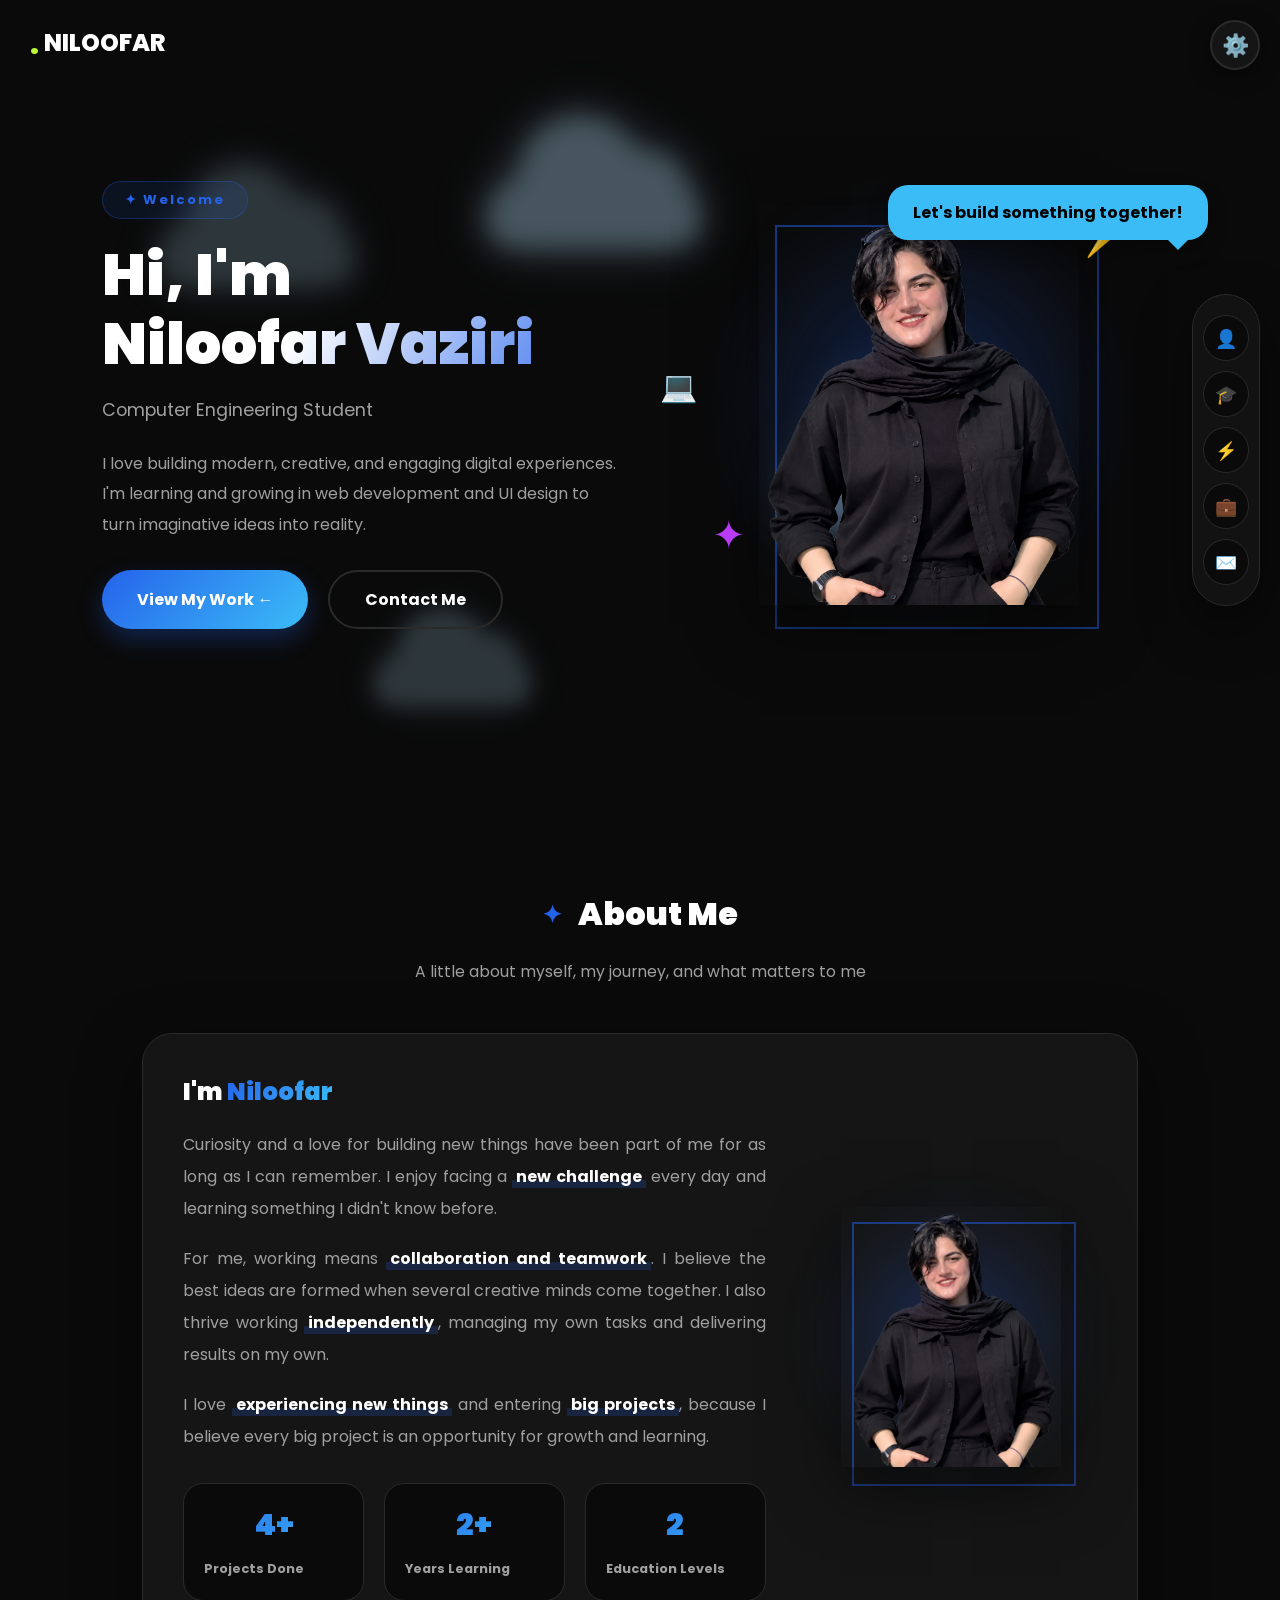
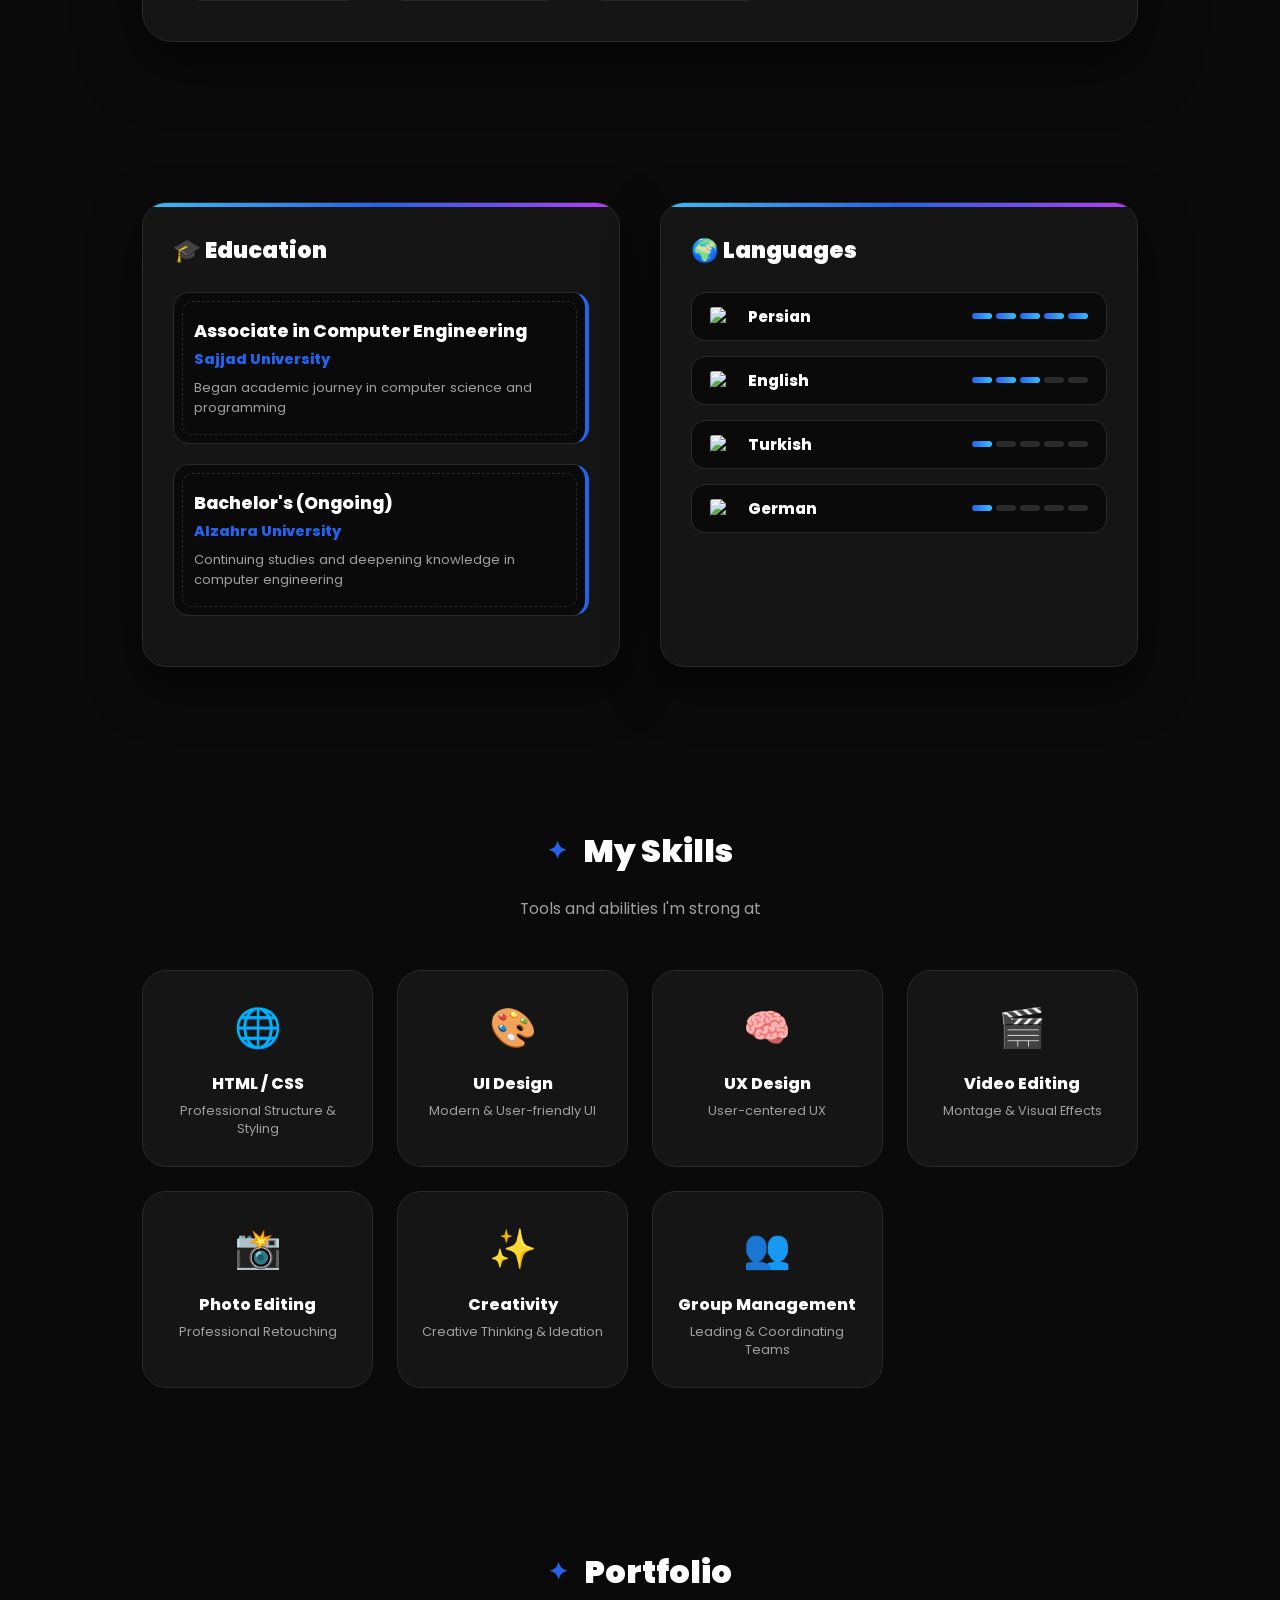
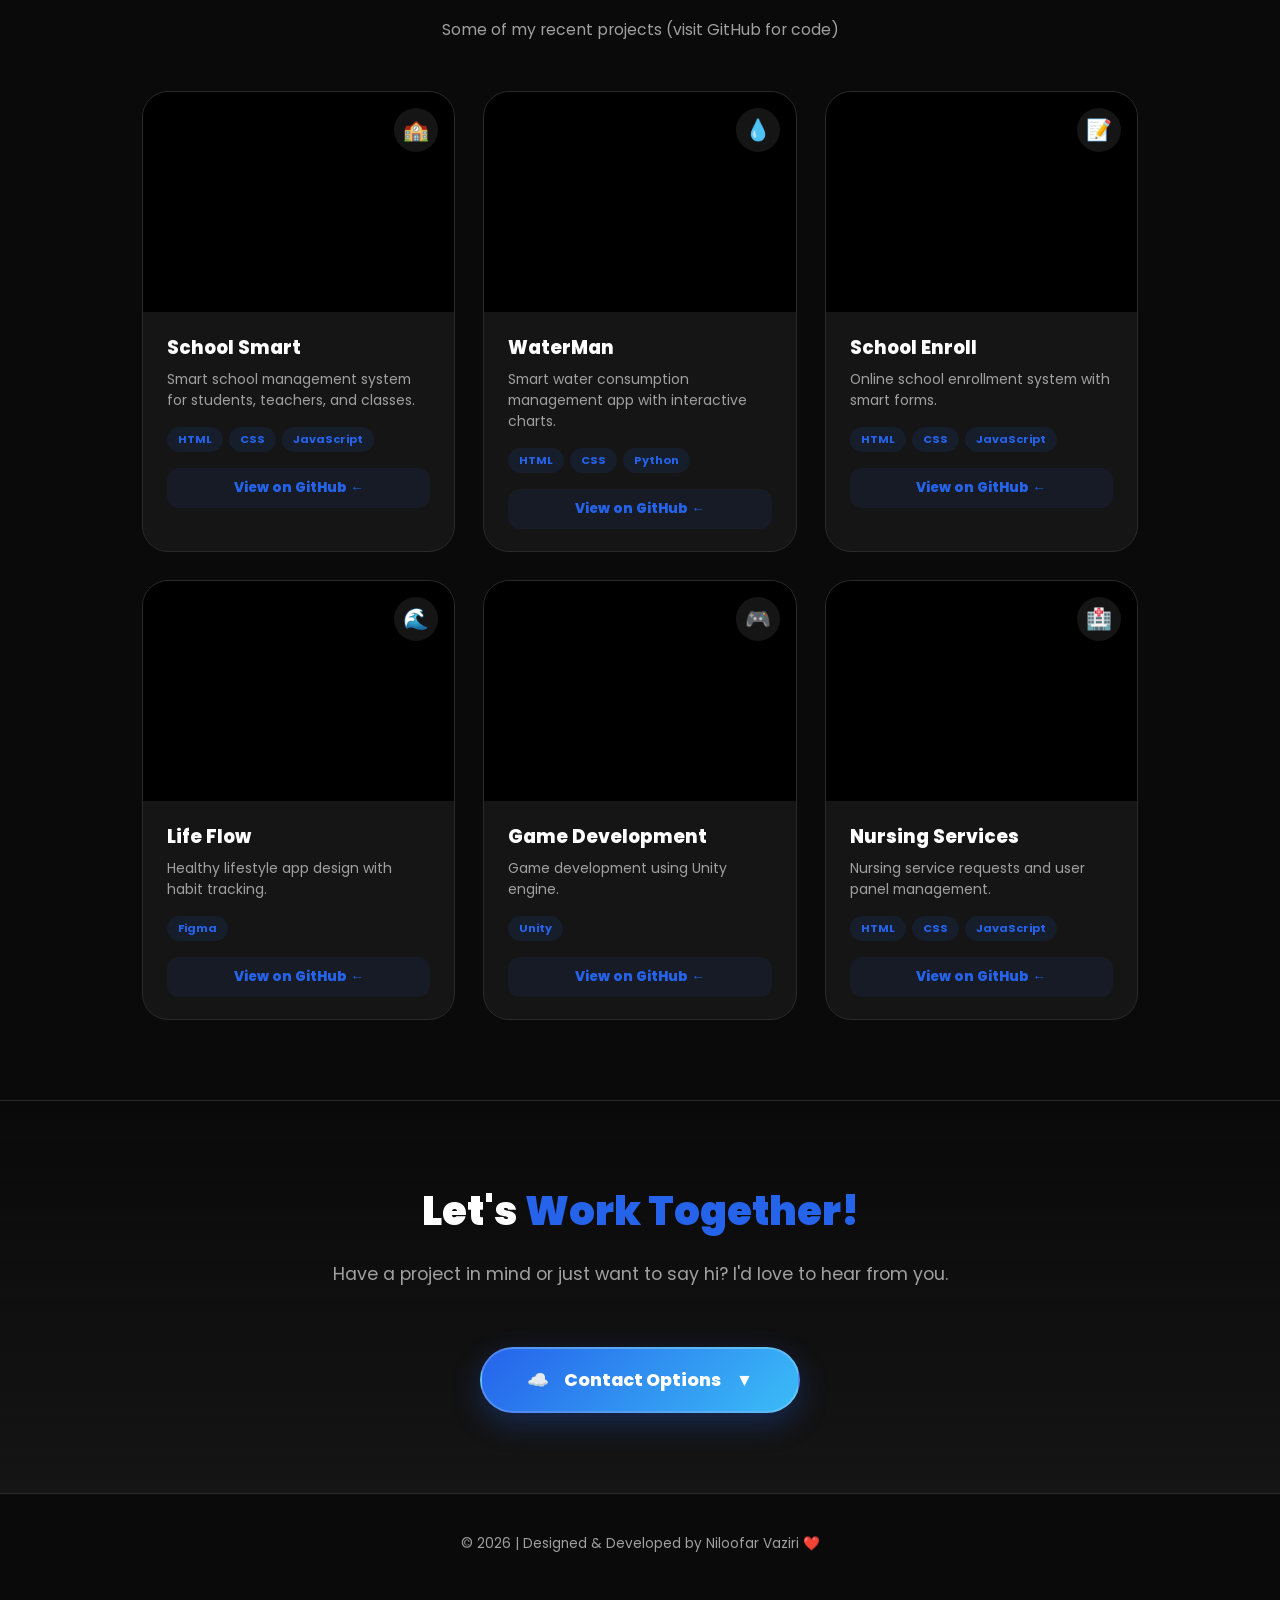
==== index.html @ 8311f61b "Add files via upload" ====
<!DOCTYPE html>
<html lang="en" dir="ltr">
<head>
<meta charset="UTF-8">
<meta name="viewport" content="width=device-width, initial-scale=1.0">
<title> Niloofar Vaziri</title>
<link href="https://fonts.googleapis.com/css2?family=Poppins:wght@400;600;800&display=swap" rel="stylesheet">
<link rel="stylesheet" href="style.css">
</head>
<body>

    <div class="logo"><span>.</span>NILOOFAR</div>

    <div class="settings-wrapper">
        <div class="settings-btn">⚙️</div>
        <div class="settings-dropdown">
            <div class="settings-section">
                <span class="settings-label">Theme</span>
                <div class="settings-options">
                    <button onclick="setTheme('dark')" class="settings-option">Dark</button>
                    <button onclick="setTheme('light')" class="settings-option">Light</button>
                </div>
            </div>
            <div class="settings-section">
                <span class="settings-label">Language</span>
                <div class="settings-options">
                    <a href="fa.html" class="settings-option">فارسی</a>
                    <span class="settings-option active">English</span>
                </div>
            </div>
        </div>
    </div>

    <div class="bg-clouds">
        <div class="cloud cloud-1"></div>
        <div class="cloud cloud-2"></div>
        <div class="cloud cloud-3"></div>
        <div class="cloud cloud-4"></div>
    </div>
    
    <div class="bg-glow glow-1"></div>
    <div class="bg-glow glow-2"></div>

    <nav class="side-menu">
        <a href="#about" data-tooltip="About">👤</a>
        <a href="#education" data-tooltip="Education">🎓</a>
        <a href="#skills" data-tooltip="Skills">⚡</a>
        <a href="#works" data-tooltip="Works">💼</a>
        <a href="#contact" data-tooltip="Contact">✉️</a>
    </nav>

    <header class="hero">
        <div class="hero-text">
            <span class="welcome">✦ Welcome</span>
            <h1>Hi, I'm <br><span>Niloofar Vaziri</span></h1>
            <p class="job">Computer Engineering Student</p>
            <p class="desc">I love building modern, creative, and engaging digital experiences. I'm learning and growing in web development and UI design to turn imaginative ideas into reality.</p>
            
            <div class="hero-buttons">
                <a href="#works" class="btn btn-primary">View My Work ←</a>
                <a href="#contact" class="btn btn-secondary">Contact Me</a>
            </div>
        </div>

        <div class="hero-image">
            <div class="speech-bubble">Let's build something together!</div>
            <div class="photo-box">
                <img src="me.png" alt="Niloofar Vaziri">
            </div>
            <div class="sticker sticker-1">⚡</div>
            <div class="sticker sticker-2">✦</div>
            <div class="sticker sticker-3">💻</div>
        </div>
    </header>

    <section id="about" class="section-container">
        <div class="section-header">
            <h2 class="section-title">About Me</h2>
            <p class="section-subtitle">A little about myself, my journey, and what matters to me</p>
        </div>

        <div class="about-box">
            <div class="about-text">
                <h3>I'm <span class="blue-word">Niloofar</span></h3>
                <p>Curiosity and a love for building new things have been part of me for as long as I can remember. I enjoy facing a <b>new challenge</b> every day and learning something I didn't know before.</p>
                <p>For me, working means <b>collaboration and teamwork</b>. I believe the best ideas are formed when several creative minds come together. I also thrive working <b>independently</b>, managing my own tasks and delivering results on my own.</p>
                <p>I love <b>experiencing new things</b> and entering <b>big projects</b>, because I believe every big project is an opportunity for growth and learning.</p>
                
                <div class="stats-row">
                    <div class="stat-item"><h4>4+</h4><p>Projects Done</p></div>
                    <div class="stat-item"><h4>2+</h4><p>Years Learning</p></div>
                    <div class="stat-item"><h4>2</h4><p>Education Levels</p></div>
                </div>
            </div>
            
            <div class="about-avatar">
                <div class="photo-box-small">
                    <img src="me.png" alt="Niloofar Vaziri">
                </div>
            </div>
        </div>
    </section>

    <section id="education" class="section-container">
        <div class="grid-2">
            <div class="card-box">
                <h3>🎓 Education</h3>
                <div class="cert-item">
                    <h4>Associate in Computer Engineering</h4>
                    <span>Sajjad University</span>
                    <p>Began academic journey in computer science and programming</p>
                </div>
                <div class="cert-item">
                    <h4>Bachelor's (Ongoing)</h4>
                    <span>Alzahra University</span>
                    <p>Continuing studies and deepening knowledge in computer engineering</p>
                </div>
            </div>

            <div class="card-box">
                <h3>🌍 Languages</h3>
                <div class="lang-item">
                    <div class="lang-name"><img src="https://flagcdn.com/w40/ir.png" alt="Iran"> Persian</div>
                    <div class="level"><span class="on"></span><span class="on"></span><span class="on"></span><span class="on"></span><span class="on"></span></div>
                </div>
                <div class="lang-item">
                    <div class="lang-name"><img src="https://flagcdn.com/w40/gb.png" alt="UK"> English</div>
                    <div class="level"><span class="on"></span><span class="on"></span><span class="on"></span><span></span><span></span></div>
                </div>
                <div class="lang-item">
                    <div class="lang-name"><img src="https://flagcdn.com/w40/tr.png" alt="Turkey"> Turkish</div>
                    <div class="level"><span class="on"></span><span></span><span></span><span></span><span></span></div>
                </div>
                <div class="lang-item">
                    <div class="lang-name"><img src="https://flagcdn.com/w40/de.png" alt="Germany"> German</div>
                    <div class="level"><span class="on"></span><span></span><span></span><span></span><span></span></div>
                </div>
            </div>
        </div>
    </section>

    <section id="skills" class="section-container">
        <div class="section-header">
            <h2 class="section-title">My Skills</h2>
            <p class="section-subtitle">Tools and abilities I'm strong at</p>
        </div>
        <div class="skills-grid">
            <div class="skill-card"><div class="icon">🌐</div><h4>HTML / CSS</h4><p>Professional Structure & Styling</p></div>
            <div class="skill-card"><div class="icon">🎨</div><h4>UI Design</h4><p>Modern & User-friendly UI</p></div>
            <div class="skill-card"><div class="icon">🧠</div><h4>UX Design</h4><p>User-centered UX</p></div>
            <div class="skill-card"><div class="icon">🎬</div><h4>Video Editing</h4><p>Montage & Visual Effects</p></div>
            <div class="skill-card"><div class="icon">📸</div><h4>Photo Editing</h4><p>Professional Retouching</p></div>
            <div class="skill-card"><div class="icon">✨</div><h4>Creativity</h4><p>Creative Thinking & Ideation</p></div>
            <div class="skill-card"><div class="icon">👥</div><h4>Group Management</h4><p>Leading & Coordinating Teams</p></div>
        </div>
    </section>

    <section id="works" class="section-container">
        <div class="section-header">
            <h2 class="section-title">Portfolio</h2>
            <p class="section-subtitle">Some of my recent projects (visit GitHub for code)</p>
        </div>
        <div class="works-grid">
            <div class="work-card">
                <div class="work-video"><video autoplay muted loop playsinline preload="metadata"><source src="videos/school-smart.mp4" type="video/mp4"></video><span class="work-icon">🏫</span></div>
                <div class="work-info">
                    <h3>School Smart</h3><p>Smart school management system for students, teachers, and classes.</p>
                    <div class="work-tags"><span>HTML</span><span>CSS</span><span>JavaScript</span></div>
                    <a href="https://github.com/nilii-v/SchoolSmart" target="_blank" class="work-link">View on GitHub ←</a>
                </div>
            </div>
            <div class="work-card">
                <div class="work-video"><video autoplay muted loop playsinline preload="metadata"><source src="videos/waterwise.mp4" type="video/mp4"></video><span class="work-icon">💧</span></div>
                <div class="work-info">
                    <h3>WaterMan</h3><p>Smart water consumption management app with interactive charts.</p>
                    <div class="work-tags"><span>HTML</span><span>CSS</span><span>Python</span></div>
                    <a href="https://github.com/nilii-v/WaterWise" target="_blank" class="work-link">View on GitHub ←</a>
                </div>
            </div>
            <div class="work-card">
                <div class="work-video"><video autoplay muted loop playsinline preload="metadata"><source src="videos/school-enroll.mp4" type="video/mp4"></video><span class="work-icon">📝</span></div>
                <div class="work-info">
                    <h3>School Enroll</h3><p>Online school enrollment system with smart forms.</p>
                    <div class="work-tags"><span>HTML</span><span>CSS</span><span>JavaScript</span></div>
                    <a href="https://github.com/nilii-v/SchoolEnroll" target="_blank" class="work-link">View on GitHub ←</a>
                </div>
            </div>
            <div class="work-card">
                <div class="work-video no-zoom"><video autoplay muted loop playsinline preload="metadata"><source src="videos/life-flow.mp4" type="video/mp4"></video><span class="work-icon">🌊</span></div>
                <div class="work-info">
                    <h3>Life Flow</h3><p>Healthy lifestyle app design with habit tracking.</p>
                    <div class="work-tags"><span>Figma</span></div>
                    <a href="https://github.com/nilii-v/life-flow" target="_blank" class="work-link">View on GitHub ←</a>
                </div>
            </div>
            <div class="work-card">
                <div class="work-video"><video autoplay muted loop playsinline preload="metadata"><source src="videos/game.mp4" type="video/mp4"></video><span class="work-icon">🎮</span></div>
                <div class="work-info">
                    <h3>Game Development</h3><p>Game development using Unity engine.</p>
                    <div class="work-tags"><span>Unity</span></div>
                    <a href="https://github.com/nilii-v/game" target="_blank" class="work-link">View on GitHub ←</a>
                </div>
            </div>
            <div class="work-card">
                <div class="work-video"><video autoplay muted loop playsinline preload="metadata"><source src="videos/nursing.mp4" type="video/mp4"></video><span class="work-icon">🏥</span></div>
                <div class="work-info">
                    <h3>Nursing Services</h3><p>Nursing service requests and user panel management.</p>
                    <div class="work-tags"><span>HTML</span><span>CSS</span><span>JavaScript</span></div>
                    <a href="https://github.com/nilii-v/nursing" target="_blank" class="work-link">View on GitHub ←</a>
                </div>
            </div>
        </div>
    </section>

    <section id="contact" class="contact-section">
        <h2>Let's <span style="color: var(--primary);">Work Together!</span></h2>
        <p>Have a project in mind or just want to say hi? I'd love to hear from you.</p>
        
        <div class="cloud-contact-wrapper">
            <div class="cloud-btn">
                <span>☁️</span> Contact Options <span class="arrow">▼</span>
            </div>
            <div class="contact-dropdown">
                <a href="mailto:niloofar@example.com" class="dropdown-item"><span>✉️</span><span>Email</span></a>
                <a href="https://t.me/s_nil_v" target="_blank" class="dropdown-item"><span>✈️</span><span>Telegram</span></a>
                <a href="tel:09309901619" class="dropdown-item"><span>📞</span><span>Phone</span></a>
                <a href="https://instagram.com/s.niloofar.v" target="_blank" class="dropdown-item"><span>📸</span><span>Instagram</span></a>
                <a href="https://github.com/nilii-v" target="_blank" class="dropdown-item"><span>🐙</span><span>GitHub</span></a>
            </div>
        </div>
    </section>

    <footer>
        <p>© 2026 | Designed & Developed by Niloofar Vaziri ❤️</p>
    </footer>

    <script>
        function setTheme(theme) {
            if (theme === 'light') {
                document.body.classList.add('light-mode');
                localStorage.setItem('theme', 'light');
            } else {
                document.body.classList.remove('light-mode');
                localStorage.setItem('theme', 'dark');
            }
        }
        if (localStorage.getItem('theme') === 'light') {
            document.body.classList.add('light-mode');
        }
    </script>

</body>
</html>
---- style.css ----
/* تنظیمات پایه */
:root {
    --bg: #0a0a0a;
    --bg-card: #151515;
    --text: #ffffff;
    --text-muted: #a0a0a0;
    --border: #2a2a2a;
    --primary: #2563eb;
    --cyan: #3bbcf7;
    --purple: #b73bf7;
    --shadow: rgba(0, 0, 0, 0.5);
    --glass: rgba(21, 21, 21, 0.85);
}
body.light-mode {
    --bg: #f0f4f8;
    --bg-card: #ffffff;
    --text: #0a2540;
    --text-muted: #4a6a8a;
    --border: #d1e0f0;
    --primary: #1565c0;
    --cyan: #00bcd4;
    --purple: #7c3aed;
    --shadow: rgba(10, 37, 64, 0.15);
    --glass: rgba(255, 255, 255, 0.85);
}
* {
    margin: 0;
    padding: 0;
    box-sizing: border-box;
    font-family: 'Poppins', 'Segoe UI', Tahoma, sans-serif;
    scroll-behavior: smooth;
}
body {
    background-color: var(--bg);
    color: var(--text);
    min-height: 100vh;
    overflow-x: hidden;
    position: relative;
    padding-bottom: 100px;
    transition: background-color 0.4s ease, color 0.4s ease;
}
/* لوگو و تنظیمات */
.logo {
    position: fixed;
    top: 25px;
    left: 30px;
    font-size: 24px;
    font-weight: 800;
    color: var(--text);
    z-index: 1000;
    display: flex;
    align-items: center;
}
.logo span {
    color: #bbf73a;
    font-size: 32px;
    line-height: 0;
    margin-right: 5px;
}
body[dir="rtl"] .logo {
    left: auto;
    right: 30px;
}
body[dir="rtl"] .logo span {
    margin-right: 0;
    margin-left: 5px;
}
.settings-wrapper {
    position: fixed;
    top: 20px;
    right: 20px;
    z-index: 1000;
}
body[dir="rtl"] .settings-wrapper {
    right: auto;
    left: 20px;
}
.settings-btn {
    width: 50px;
    height: 50px;
    border-radius: 50%;
    background: var(--bg-card);
    border: 2px solid var(--border);
    color: var(--text);
    font-size: 22px;
    cursor: pointer;
    display: flex;
    align-items: center;
    justify-content: center;
    transition: all 0.3s ease;
    box-shadow: 0 5px 20px var(--shadow);
}
.settings-wrapper:hover .settings-btn {
    transform: rotate(90deg) scale(1.1);
    border-color: var(--primary);
}
.settings-dropdown {
    position: absolute;
    top: 60px;
    right: 0;
    width: 220px;
    background: var(--bg-card);
    border: 1px solid var(--border);
    border-radius: 16px;
    padding: 15px;
    box-shadow: 0 10px 40px var(--shadow);
    opacity: 0;
    visibility: hidden;
    transform: translateY(-10px);
    transition: all 0.3s ease;
}
body[dir="rtl"] .settings-dropdown {
    right: auto;
    left: 0;
}
.settings-wrapper:hover .settings-dropdown {
    opacity: 1;
    visibility: visible;
    transform: translateY(0);
}
.settings-section {
    margin-bottom: 15px;
}
.settings-section:last-child {
    margin-bottom: 0;
}
.settings-label {
    font-size: 11px;
    color: var(--text-muted);
    font-weight: 700;
    text-transform: uppercase;
    margin-bottom: 8px;
    display: block;
}
.settings-options {
    display: flex;
    gap: 8px;
}
.settings-option {
    flex: 1;
    padding: 10px 8px;
    border-radius: 10px;
    border: 1px solid var(--border);
    background: var(--bg);
    color: var(--text);
    font-size: 13px;
    font-weight: 700;
    cursor: pointer;
    text-decoration: none;
    text-align: center;
    transition: all 0.2s;
    font-family: inherit;
}
.settings-option:hover {
    background: var(--primary);
    color: #fff;
    border-color: var(--primary);
}
/* ابرها */
.bg-clouds {
    position: fixed;
    inset: 0;
    z-index: 0;
    pointer-events: none;
    overflow: hidden;
}
.cloud {
    position: absolute;
    width: 300px;
    height: 150px;
    opacity: 0.2;
    animation: moveClouds 40s linear infinite alternate;
    background-image: url("data:image/svg+xml,%3Csvg xmlns='http://www.w3.org/2000/svg' viewBox='0 0 200 120'%3E%3Cpath fill='%23bae6fd' d='M170,80c0-16.5-13.5-30-30-30c-2.5,0-5,0.3-7.4,0.9C126.8,35.6,111,25,92.5,25c-24,0-43.5,19.5-43.5,43.5c0,0.5,0,1,0,1.5C35.5,72.3,25,85.5,25,100c0,11,9,20,20,20h115c11,0,20-9,20-20C180,88.4,176.1,80.5,170,80z'/%3E%3C/svg%3E");
    background-size: contain;
    background-repeat: no-repeat;
    filter: blur(12px) drop-shadow(0 0 24px rgba(157, 196, 235, 0.65));
}
.cloud-1 {
    top: 15%;
    left: 10%;
    animation-duration: 45s;
}
.cloud-2 {
    top: 40%;
    right: 15%;
    animation-duration: 55s;
    opacity: 0.4;
    transform: scale(1.2);
}
.cloud-3 {
    bottom: 20%;
    left: 25%;
    animation-duration: 35s;
    transform: scale(0.8);
}
.cloud-4 {
    top: 10%;
    right: 40%;
    animation-duration: 50s;
    opacity: 0.35;
    transform: scale(1.1);
}
body.light-mode .cloud {
    opacity: 0.55;
    filter: blur(13px) drop-shadow(0 0 26px rgba(112, 146, 181, 0.55));
}
@keyframes moveClouds {
    0% {
        transform: translateX(0) translateY(0);
    }
    100% {
        transform: translateX(60px) translateY(-20px);
    }
}
/* هدر */
.hero {
    display: flex;
    justify-content: space-between;
    align-items: center;
    padding: 80px 8%;
    min-height: 90vh;
    position: relative;
    z-index: 1;
    gap: 40px;
}
.hero-text {
    flex: 1;
    max-width: 550px;
    animation: slideRight 1s ease-out forwards;
}
.welcome {
    display: inline-block;
    padding: 8px 22px;
    border-radius: 30px;
    background: rgba(37, 99, 235, 0.1);
    border: 1px solid rgba(37, 99, 235, 0.3);
    font-size: 13px;
    color: var(--primary);
    letter-spacing: 2px;
    font-weight: 700;
    margin-bottom: 22px;
}
.hero-text h1 {
    font-size: clamp(2.2rem, 5vw, 3.6rem);
    line-height: 1.2;
    font-weight: 900;
    margin-bottom: 18px;
    background: linear-gradient(120deg, var(--text) 20%, var(--primary) 50%, var(--cyan) 80%, var(--text) 100%);
    background-size: 220% auto;
    -webkit-background-clip: text;
    background-clip: text;
    -webkit-text-fill-color: transparent;
    animation: shine 8s linear infinite;
}
.hero-text .job {
    font-size: 1.1rem;
    color: var(--text-muted);
    margin-bottom: 26px;
}
.hero-text p.desc {
    color: var(--text-muted);
    line-height: 1.9;
    margin-bottom: 30px;
    font-size: 16px;
}
.hero-buttons {
    display: flex;
    gap: 20px;
    animation: slideUp 0.8s ease-out 2s forwards;
    opacity: 0;
}
.btn {
    padding: 15px 35px;
    border-radius: 30px;
    text-decoration: none;
    font-weight: 700;
    font-size: 16px;
    transition: all 0.3s;
    display: inline-flex;
    align-items: center;
    gap: 8px;
    cursor: pointer;
    border: none;
}
.btn-primary {
    background: linear-gradient(135deg, var(--primary), var(--cyan));
    color: #fff;
    box-shadow: 0 10px 25px rgba(37, 99, 235, 0.3);
}
.btn-primary:hover {
    transform: translateY(-5px);
}
.btn-secondary {
    border: 2px solid var(--border);
    color: var(--text);
    background: transparent;
}
.btn-secondary:hover {
    border-color: var(--primary);
    color: var(--primary);
}
/* عکس و استیکرها */
.hero-image {
    flex: 1;
    display: flex;
    justify-content: center;
    position: relative;
    animation: photoIn 1.2s cubic-bezier(0.34, 1.2, 0.64, 1) 0.4s both;
}
.speech-bubble {
    position: absolute;
    top: -20px;
    right: -30px;
    background: var(--cyan);
    color: #000;
    padding: 15px 25px;
    border-radius: 20px;
    font-weight: 700;
    font-size: 16px;
    z-index: 4;
    animation: float 4s ease-in-out infinite;
    box-shadow: 0 10px 20px rgba(0,0,0,0.3);
    white-space: nowrap;
}
.speech-bubble::after {
    content: '';
    position: absolute;
    bottom: -10px;
    right: 20px;
    border-width: 10px 10px 0;
    border-style: solid;
    border-color: var(--cyan) transparent transparent transparent;
}
body[dir="rtl"] .speech-bubble {
    right: auto;
    left: -30px;
}
body[dir="rtl"] .speech-bubble::after {
    right: auto;
    left: 20px;
}
.photo-box {
    position: relative;
    width: 320px;
    height: 400px;
    flex-shrink: 0;
}
.photo-box::before {
    content: '';
    position: absolute;
    inset: -30px;
    background: radial-gradient(circle, rgba(37, 99, 235, 0.3), transparent 70%);
    filter: blur(30px);
    z-index: 0;
    animation: glowPulse 4s ease-in-out infinite;
}
.photo-box::after {
    content: '';
    position: absolute;
    top: 20px;
    right: -20px;
    width: 100%;
    height: 100%;
    border: 2px solid var(--primary);
    z-index: 0;
    transition: all 0.5s ease;
    opacity: 0.5;
}
.photo-box:hover::after {
    top: 10px;
    right: -10px;
    opacity: 0.8;
}
.photo-box img {
    position: relative;
    z-index: 2;
    width: 100%;
    height: 100%;
    object-fit: cover;
    display: block;
    box-shadow: 0 20px 60px var(--shadow);
}
.sticker {
    position: absolute;
    font-size: 40px;
    z-index: 3;
}
.sticker-1 {
    top: 0;
    right: 10%;
    animation: spin 10s linear infinite;
    color: var(--cyan);
}
.sticker-2 {
    bottom: 10%;
    left: 10%;
    animation: float 4s ease-in-out infinite;
    color: var(--purple);
}
.sticker-3 {
    top: 40%;
    left: 0;
    color: var(--primary);
    font-size: 30px;
}
/* منوی کنار */
.side-menu {
    position: fixed;
    right: 20px;
    top: 50%;
    transform: translateY(-50%) translateX(200%);
    z-index: 100;
    display: flex;
    flex-direction: column;
    gap: 10px;
    padding: 20px 10px;
    background: var(--glass);
    backdrop-filter: blur(20px);
    border-radius: 40px;
    border: 1.5px solid var(--border);
    box-shadow: 0 20px 50px var(--shadow);
    animation: menuIn 0.9s cubic-bezier(0.34, 1.4, 0.64, 1) 1.5s forwards;
}
body[dir="rtl"] .side-menu {
    right: auto;
    left: 20px;
}
.side-menu a {
    width: 46px;
    height: 46px;
    border-radius: 50%;
    display: flex;
    align-items: center;
    justify-content: center;
    text-decoration: none;
    color: var(--text);
    font-size: 18px;
    background: var(--bg);
    border: 1px solid var(--border);
    position: relative;
    transition: all 0.35s ease;
}
.side-menu a:hover {
    background: var(--primary);
    color: #fff;
    transform: scale(1.15);
    border-color: transparent;
}
/* بخش‌های اصلی */
.section-container {
    padding: 80px 8%;
    max-width: 1200px;
    margin: 0 auto;
    position: relative;
    z-index: 1;
}
.section-header {
    margin-bottom: 50px;
    text-align: center;
}
.section-title {
    font-size: 2rem;
    font-weight: 900;
    margin-bottom: 12px;
    display: inline-flex;
    align-items: center;
    gap: 16px;
    color: var(--text);
}
.section-title::before {
    content: '✦';
    color: var(--primary);
    font-size: 1.5rem;
}
.section-subtitle {
    color: var(--text-muted);
    font-size: 0.98rem;
    margin-top: 10px;
}
/* درباره من */
.about-box {
    display: flex;
    gap: 40px;
    background: var(--bg-card);
    backdrop-filter: blur(10px);
    padding: 40px;
    border-radius: 30px;
    border: 1.5px solid var(--border);
    align-items: center;
    box-shadow: 0 20px 60px var(--shadow);
}
.about-text {
    flex: 2;
}
.about-text h3 {
    font-size: 1.5rem;
    font-weight: 900;
    margin-bottom: 20px;
    color: var(--text);
}
.blue-word {
    background: linear-gradient(120deg, var(--primary), var(--cyan));
    -webkit-background-clip: text;
    background-clip: text;
    -webkit-text-fill-color: transparent;
}
.about-text p {
    color: var(--text-muted);
    line-height: 2;
    margin-bottom: 18px;
    text-align: justify;
    font-size: 1rem;
}
.about-text p b {
    color: var(--text);
    background: linear-gradient(180deg, transparent 65%, rgba(37, 99, 235, 0.2) 65%);
    padding: 0 4px;
}
.stats-row {
    display: flex;
    gap: 20px;
    margin-top: 30px;
}
.stat-item {
    background: var(--bg);
    padding: 18px 20px;
    border-radius: 20px;
    border: 1.5px solid var(--border);
    text-align: center;
    flex: 1;
}
.stat-item h4 {
    font-size: 1.9rem;
    font-weight: 900;
    background: linear-gradient(120deg, var(--primary), var(--cyan));
    -webkit-background-clip: text;
    background-clip: text;
    -webkit-text-fill-color: transparent;
    margin-bottom: 8px;
}
.stat-item p {
    font-size: 0.8rem;
    margin: 0;
    color: var(--text-muted);
    font-weight: 700;
}
.about-avatar {
    flex: 1;
    display: flex;
    justify-content: center;
}
.photo-box-small {
    position: relative;
    width: 220px;
    height: 260px;
    flex-shrink: 0;
}
.photo-box-small::before {
    content: '';
    position: absolute;
    inset: -20px;
    background: radial-gradient(circle, rgba(37, 99, 235, 0.3), transparent 70%);
    filter: blur(25px);
    z-index: 0;
    animation: glowPulse 4s ease-in-out infinite;
}
.photo-box-small::after {
    content: '';
    position: absolute;
    top: 15px;
    right: -15px;
    width: 100%;
    height: 100%;
    border: 2px solid var(--primary);
    z-index: 0;
    opacity: 0.5;
}
.photo-box-small img {
    position: relative;
    z-index: 2;
    width: 100%;
    height: 100%;
    object-fit: cover;
    display: block;
    box-shadow: 0 20px 60px var(--shadow);
}
/* تحصیلات و زبان */
.grid-2 {
    display: grid;
    grid-template-columns: 1fr 1fr;
    gap: 40px;
}
.card-box {
    background: var(--bg-card);
    backdrop-filter: blur(10px);
    padding: 30px;
    border-radius: 24px;
    border: 1.5px solid var(--border);
    position: relative;
    overflow: hidden;
    box-shadow: 0 20px 50px var(--shadow);
}
.card-box::before {
    content: '';
    position: absolute;
    top: 0;
    left: 0;
    width: 100%;
    height: 4px;
    background: linear-gradient(90deg, var(--cyan), var(--primary), var(--purple));
}
.card-box h3 {
    font-size: 1.4rem;
    margin-bottom: 25px;
    display: flex;
    align-items: center;
    gap: 10px;
    color: var(--text);
    font-weight: 900;
}
.cert-item {
    position: relative;
    background: var(--bg);
    border-radius: 16px;
    padding: 25px 20px;
    margin-bottom: 20px;
    border: 1px solid var(--border);
    border-right: 4px solid var(--primary);
}
.cert-item::before {
    content: '';
    position: absolute;
    inset: 8px;
    border: 1.5px dashed var(--border);
    border-radius: 10px;
    pointer-events: none;
}
.cert-item h4 {
    font-size: 1.1rem;
    margin-bottom: 5px;
    color: var(--text);
    font-weight: 800;
}
.cert-item span {
    color: var(--primary);
    font-size: 0.9rem;
    font-weight: 800;
    display: block;
    margin-bottom: 8px;
}
.cert-item p {
    color: var(--text-muted);
    font-size: 0.82rem;
    margin: 0;
}
.lang-item {
    display: flex;
    justify-content: space-between;
    align-items: center;
    margin-bottom: 15px;
    background: var(--bg);
    padding: 12px 18px;
    border-radius: 14px;
    border: 1px solid var(--border);
}
.lang-name {
    font-weight: 800;
    font-size: 0.95rem;
    display: flex;
    align-items: center;
    gap: 12px;
    color: var(--text);
}
.lang-name img {
    width: 26px;
    height: 18px;
    border-radius: 3px;
}
.level {
    display: flex;
    gap: 4px;
}
.level span {
    width: 20px;
    height: 6px;
    background: var(--border);
    border-radius: 5px;
}
.level span.on {
    background: linear-gradient(90deg, var(--primary), var(--cyan));
}
/* مهارت‌ها */
.skills-grid {
    display: grid;
    grid-template-columns: repeat(auto-fit, minmax(180px, 1fr));
    gap: 24px;
}
.skill-card {
    background: var(--bg-card);
    padding: 28px 20px;
    border-radius: 24px;
    text-align: center;
    border: 1px solid var(--border);
}
.skill-card .icon {
    font-size: 2.4rem;
    margin-bottom: 15px;
    display: inline-block;
}
.skill-card h4 {
    font-size: 1rem;
    margin-bottom: 6px;
    color: var(--text);
    font-weight: 800;
}
.skill-card p {
    font-size: 0.8rem;
    color: var(--text-muted);
}
/* نمونه کارها */
.works-grid {
    display: grid;
    grid-template-columns: repeat(auto-fit, minmax(300px, 1fr));
    gap: 28px;
}
.work-card {
    background: var(--bg-card);
    border-radius: 26px;
    overflow: hidden;
    border: 1px solid var(--border);
}
.work-video {
    width: 100%;
    height: 220px;
    background: #000;
    position: relative;
    display: flex;
    align-items: center;
    justify-content: center;
}
.work-video video {
    width: 100%;
    height: 100%;
    object-fit: contain;
    background: #000;
}
.work-icon {
    position: absolute;
    top: 16px;
    right: 16px;
    width: 44px;
    height: 44px;
    border-radius: 50%;
    background: var(--bg-card);
    display: flex;
    align-items: center;
    justify-content: center;
    font-size: 1.3rem;
    z-index: 3;
}
.work-info {
    padding: 22px 24px;
}
.work-info h3 {
    font-size: 1.15rem;
    margin-bottom: 8px;
    color: var(--text);
    font-weight: 800;
}
.work-info p {
    color: var(--text-muted);
    font-size: 0.87rem;
    margin-bottom: 16px;
}
.work-tags {
    display: flex;
    flex-wrap: wrap;
    gap: 6px;
    margin-bottom: 16px;
}
.work-tags span {
    padding: 4px 11px;
    border-radius: 14px;
    background: rgba(37, 99, 235, 0.1);
    color: var(--primary);
    font-size: 0.7rem;
    font-weight: 700;
}
.work-link {
    display: inline-flex;
    align-items: center;
    justify-content: center;
    color: var(--primary);
    font-size: 0.85rem;
    font-weight: 800;
    padding: 10px;
    border-radius: 12px;
    background: rgba(37, 99, 235, 0.08);
    text-decoration: none;
    width: 100%;
}
.work-link:hover {
    background: var(--primary);
    color: #fff;
}
/* ارتباط با من */
.contact-section {
    text-align: center;
    padding: 80px 8%;
    background: linear-gradient(180deg, transparent, var(--bg-card));
    border-top: 1px solid var(--border);
    position: relative;
    z-index: 1;
}
.contact-section h2 {
    font-size: 2.5rem;
    margin-bottom: 20px;
    color: var(--text);
    font-weight: 900;
}
.contact-section p {
    color: var(--text-muted);
    margin-bottom: 40px;
    font-size: 1.1rem;
}
.cloud-contact-wrapper {
    position: relative;
    display: inline-block;
    margin-top: 20px;
}
.cloud-btn {
    background: linear-gradient(135deg, var(--primary), var(--cyan));
    border: 2px solid rgba(255,255,255,0.2);
    color: #fff;
    padding: 18px 45px;
    border-radius: 50px;
    font-size: 1.1rem;
    font-weight: 800;
    cursor: pointer;
    display: flex;
    align-items: center;
    gap: 15px;
    transition: all 0.3s;
    position: relative;
    z-index: 2;
    box-shadow: 0 10px 30px rgba(37, 99, 235, 0.3);
}
.cloud-btn:hover {
    transform: translateY(-5px);
}
.cloud-contact-wrapper:hover .contact-dropdown {
    opacity: 1;
    visibility: visible;
    transform: translateX(-50%) translateY(0);
}
.cloud-contact-wrapper:hover .cloud-btn .arrow {
    transform: rotate(180deg);
}
.contact-dropdown {
    position: absolute;
    top: 100%;
    left: 50%;
    transform: translateX(-50%) translateY(20px);
    display: flex;
    gap: 15px;
    opacity: 0;
    visibility: hidden;
    transition: all 0.4s ease;
    z-index: 1;
    padding: 20px;
    flex-wrap: wrap;
    justify-content: center;
    width: max-content;
    background: var(--bg-card);
    border-radius: 20px;
    border: 1.5px solid var(--border);
}
.dropdown-item {
    display: flex;
    flex-direction: column;
    align-items: center;
    justify-content: center;
    width: 80px;
    height: 80px;
    background: var(--bg);
    border: 1.5px solid var(--border);
    border-radius: 20px;
    text-decoration: none;
    color: var(--text);
    font-size: 0.8rem;
    font-weight: 800;
    gap: 8px;
}
.dropdown-item span:first-child {
    font-size: 1.8rem;
}
.dropdown-item:hover {
    background: var(--primary);
    color: #fff;
    border-color: transparent;
}
footer {
    text-align: center;
    padding: 40px;
    border-top: 1px solid var(--border);
    color: var(--text-muted);
    font-size: 0.85rem;
    position: relative;
    z-index: 1;
}
/* انیمیشن‌ها */
@keyframes slideUp {
    from {
        opacity: 0;
        transform: translateY(40px);
    }
    to {
        opacity: 1;
        transform: translateY(0);
    }
}
@keyframes slideRight {
    from {
        opacity: 0;
        transform: translateX(60px);
    }
    to {
        opacity: 1;
        transform: translateX(0);
    }
}
@keyframes photoIn {
    from {
        opacity: 0;
        transform: translateX(-60px) rotate(-4deg);
    }
    to {
        opacity: 1;
        transform: translateX(0) rotate(0);
    }
}
@keyframes menuIn {
    from {
        transform: translateY(-50%) translateX(200%);
        opacity: 0;
    }
    to {
        transform: translateY(-50%) translateX(0);
        opacity: 1;
    }
}
@keyframes shine {
    to {
        background-position: 220% center;
    }
}
@keyframes float {
    0%, 100% {
        transform: translateY(0);
    }
    50% {
        transform: translateY(-15px);
    }
}
@keyframes spin {
    100% {
        transform: rotate(360deg);
    }
}
@keyframes glowPulse {
    0%, 100% {
        opacity: 0.5;
        transform: scale(1);
    }
    50% {
        opacity: 0.9;
        transform: scale(1.08);
    }
}
/* ریسپانسیو */
@media (max-width: 900px) {
    .hero {
        flex-direction: column-reverse;
        text-align: center;
        padding-top: 100px;
    }
    .hero-text h1 {
        font-size: 45px;
    }
    .hero-buttons {
        justify-content: center;
        flex-direction: column;
    }
    .hero-image {
        margin-bottom: 30px;
    }
    .photo-box {
        width: 260px;
        height: 330px;
    }
    .about-box {
        flex-direction: column;
        text-align: center;
    }
    .stats-row {
        flex-direction: column;
    }
    .grid-2 {
        grid-template-columns: 1fr;
    }
}
@media (max-width: 768px) {
    /* منوی دسترسی سریع در موبایل */
    .side-menu {
        width: 92%;
        max-width: 420px;
        padding: 8px 10px;
        gap: 8px;
        display: flex;
        flex-direction: row;
        justify-content: space-around;
        align-items: center;
        position: fixed;
        left: 50%;
        right: auto;
        top: auto;
        bottom: 12px;
        transform: translateX(-50%);
        animation: none;
        opacity: 1;
        background: var(--glass);
        border: 1px solid var(--border);
        border-radius: 30px;
        box-shadow: 0 8px 25px var(--shadow);
        backdrop-filter: blur(15px);
    }

    body[dir="rtl"] .side-menu {
        left: 50%;
        right: auto;
    }

    .side-menu a {
        width: 40px;
        height: 40px;
        min-width: 40px;
        font-size: 17px;
    }

    .contact-section h2 {
        font-size: 35px;
    }

    .contact-dropdown {
        width: 90%;
        max-width: 350px;
        padding: 15px;
    }

    .dropdown-item {
        width: 60px;
        height: 60px;
        font-size: 0.7rem;
    }

    .dropdown-item span:first-child {
        font-size: 1.5rem;
    }

    .photo-box-small {
        width: 180px;
        height: 220px;
    }

    .settings-wrapper {
        top: 15px;
        right: 15px;
    }

    body[dir="rtl"] .settings-wrapper {
        right: auto;
        left: 15px;
    }

    .settings-btn {
        width: 44px;
        height: 44px;
        font-size: 18px;
    }

    .logo {
        top: 20px;
        left: 20px;
        font-size: 20px;
    }

    body[dir="rtl"] .logo {
        left: auto;
        right: 20px;
    }

    .speech-bubble {
        top: -10px;
        right: -10px;
        font-size: 12px;
        padding: 10px 15px;
    }

    body[dir="rtl"] .speech-bubble {
        right: auto;
        left: -10px;
    }
}
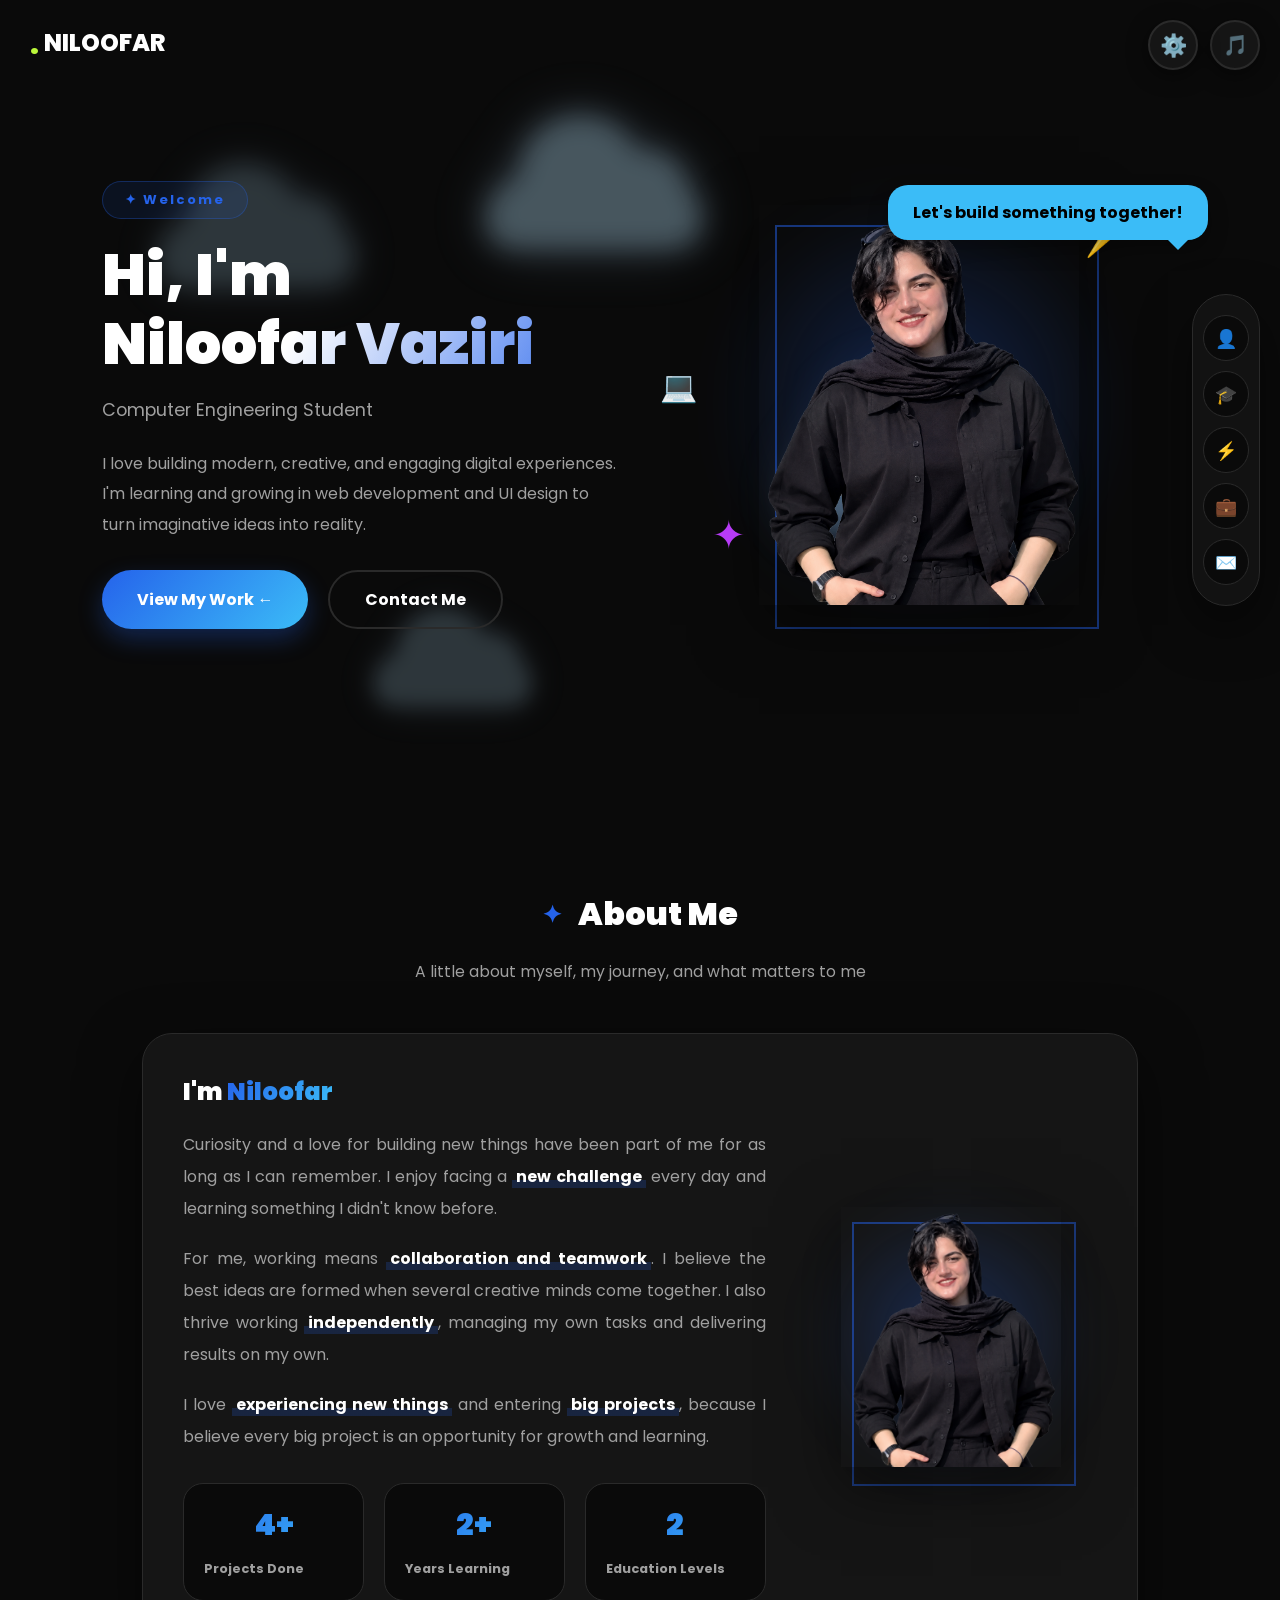
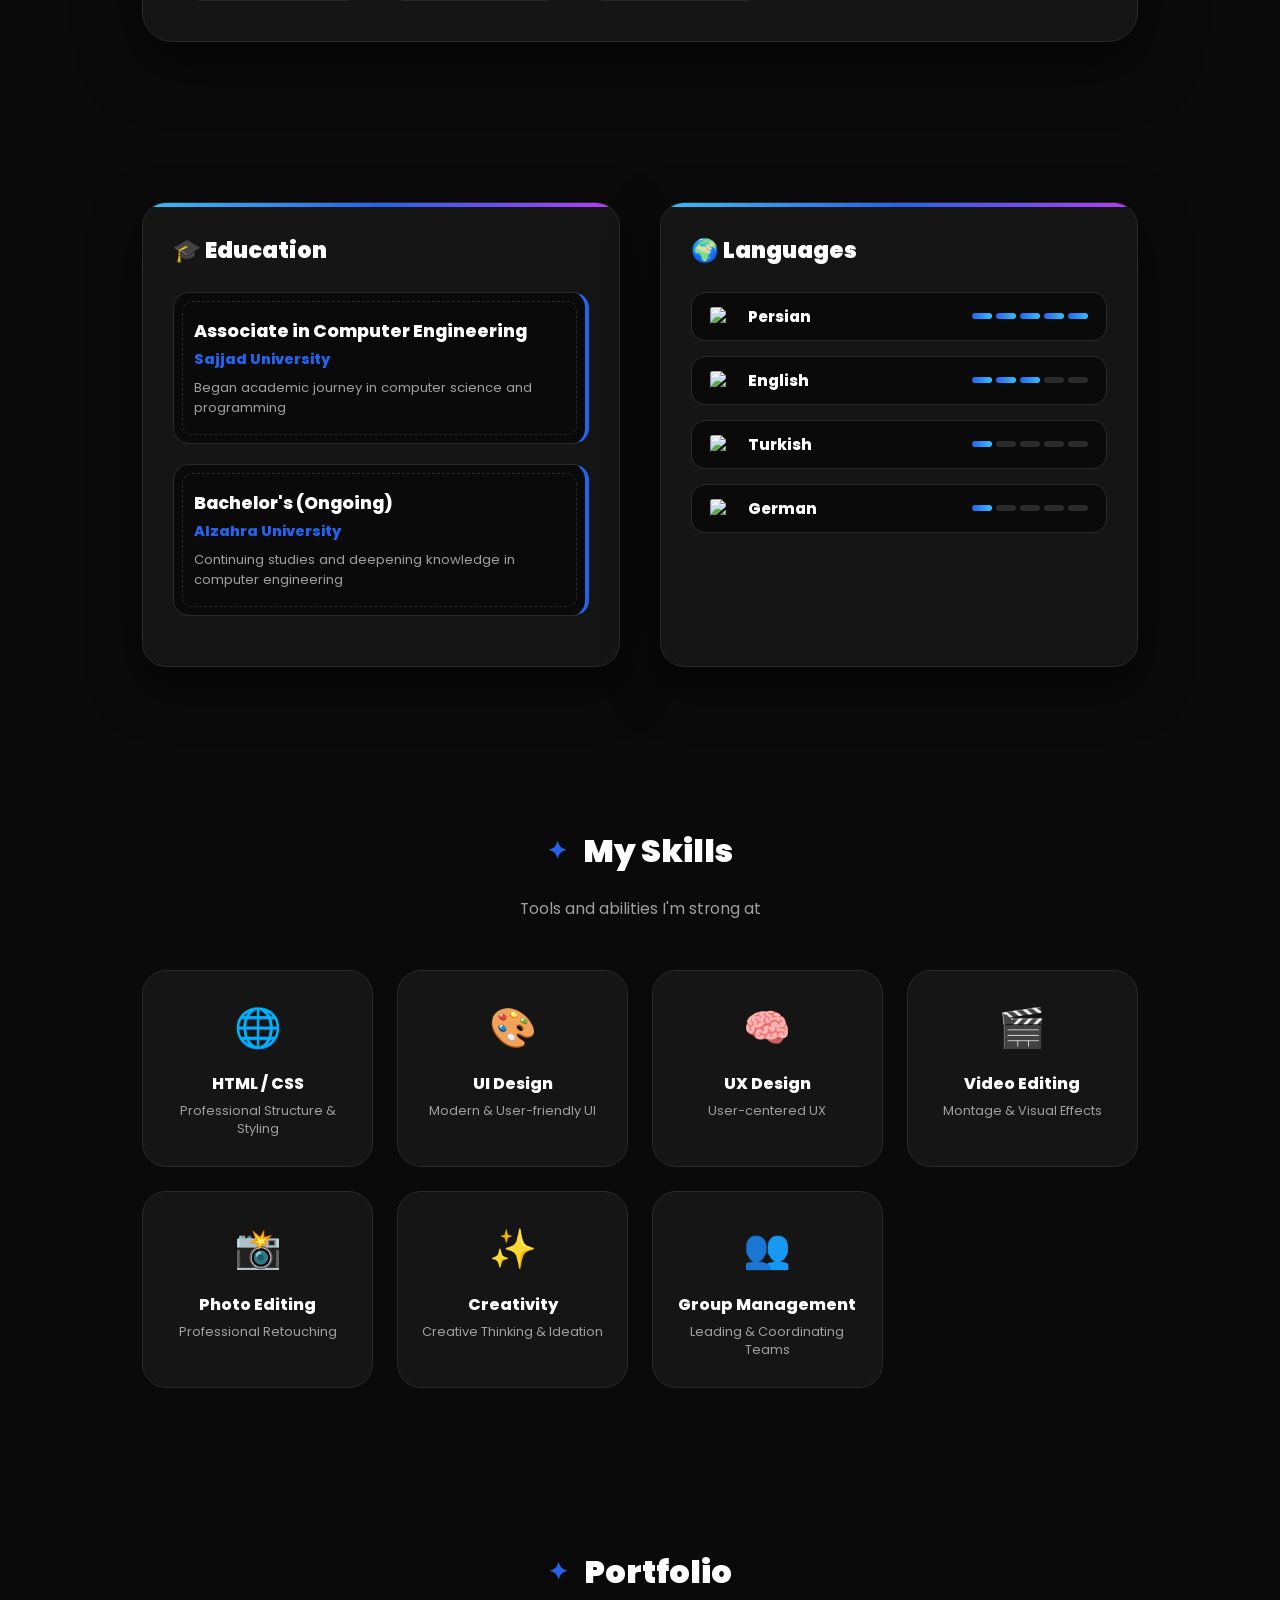
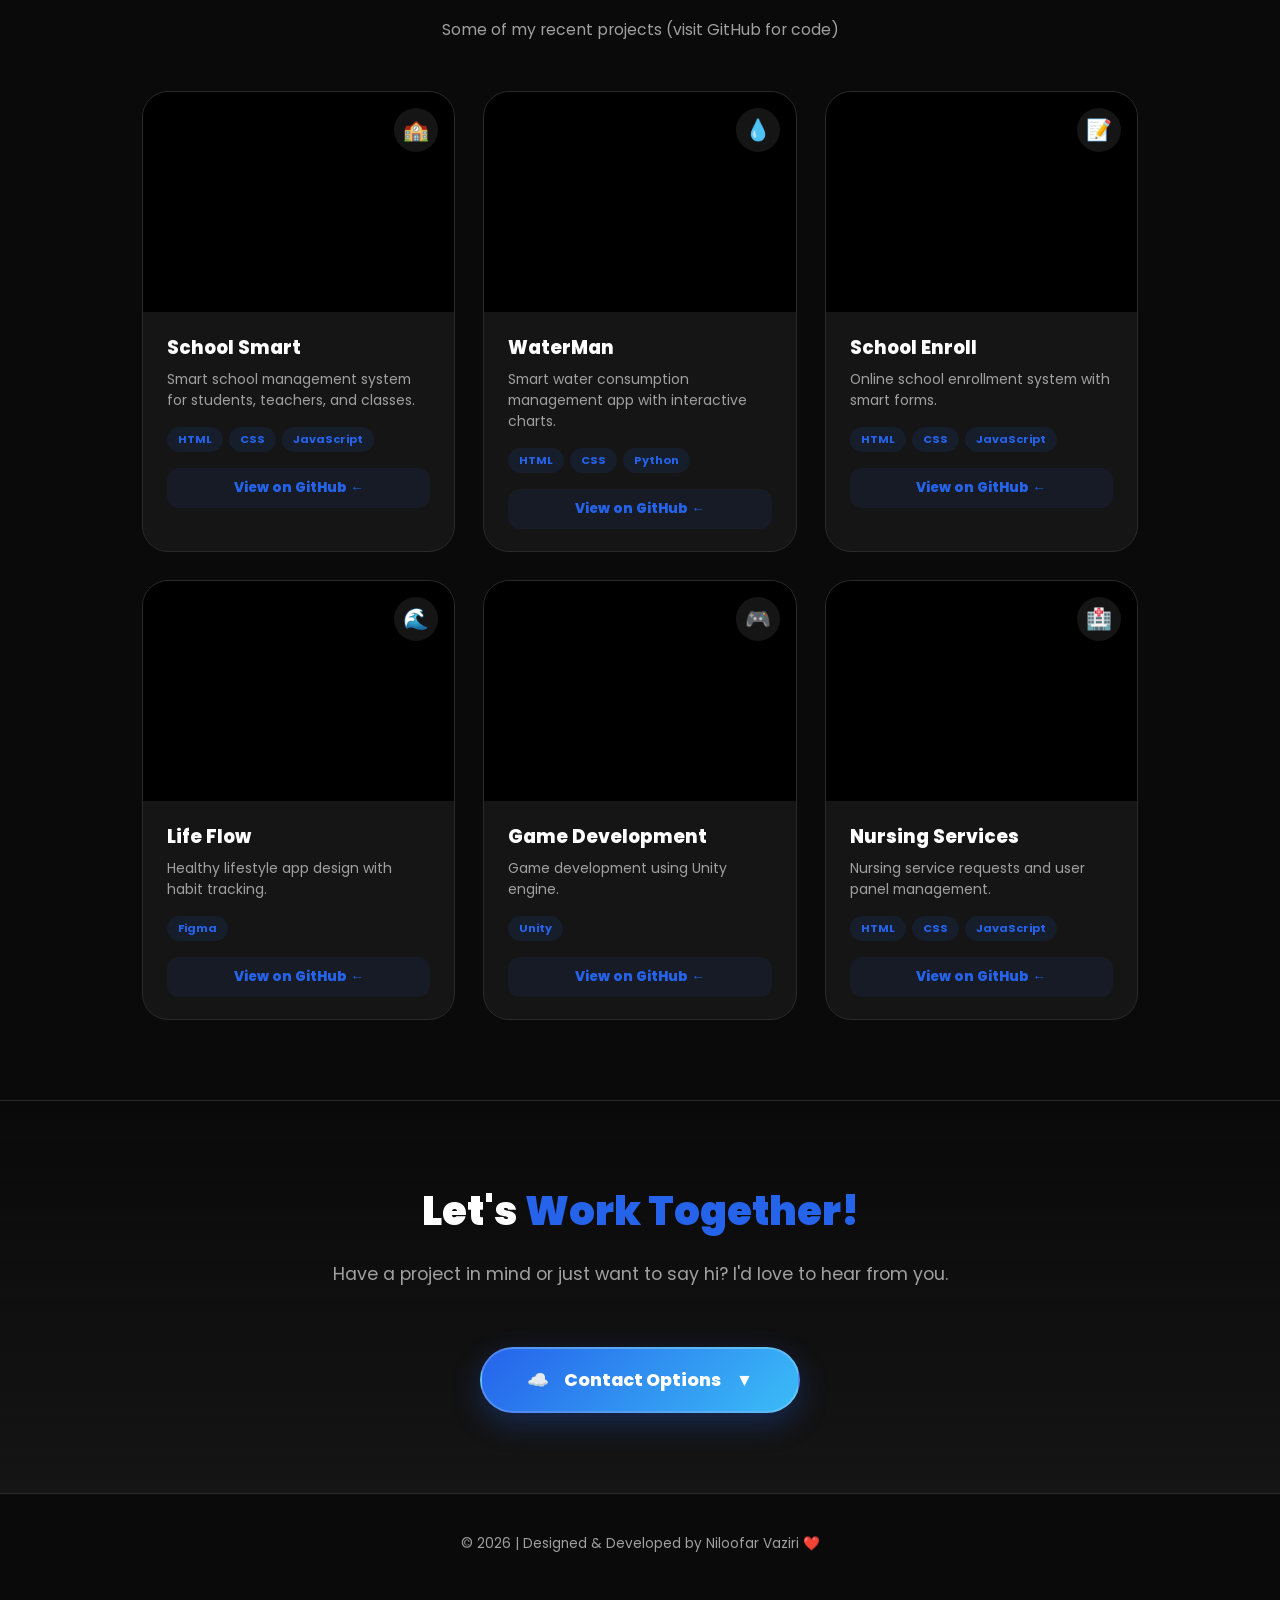
==== commit 0a458e9c: "Add files via upload" ====
--- a/index.html
+++ b/index.html
@@ -11,24 +11,31 @@
 
     <div class="logo"><span>.</span>NILOOFAR</div>
 
-    <div class="settings-wrapper">
-        <div class="settings-btn">⚙️</div>
-        <div class="settings-dropdown">
-            <div class="settings-section">
-                <span class="settings-label">Theme</span>
-                <div class="settings-options">
-                    <button onclick="setTheme('dark')" class="settings-option">Dark</button>
-                    <button onclick="setTheme('light')" class="settings-option">Light</button>
-                </div>
-            </div>
-            <div class="settings-section">
-                <span class="settings-label">Language</span>
-                <div class="settings-options">
-                    <a href="fa.html" class="settings-option">فارسی</a>
-                    <span class="settings-option active">English</span>
-                </div>
-            </div>
-        </div>
+    <!-- دکمه‌های تنظیمات و موزیک -->
+    <div class="top-buttons">
+        <div class="settings-wrapper">
+            <div class="settings-btn">⚙️</div>
+            <div class="settings-dropdown">
+                <div class="settings-section">
+                    <span class="settings-label">Theme</span>
+                    <div class="settings-options">
+                        <button onclick="setTheme('dark')" class="settings-option">Dark</button>
+                        <button onclick="setTheme('light')" class="settings-option">Light</button>
+                    </div>
+                </div>
+                <div class="settings-section">
+                    <span class="settings-label">Language</span>
+                    <div class="settings-options">
+                        <a href="fa.html" class="settings-option">فارسی</a>
+                        <span class="settings-option active">English</span>
+                    </div>
+                </div>
+            </div>
+        </div>
+        <button class="music-btn" id="music-toggle">🎵</button>
+        <audio id="bg-music" loop>
+            <source src="Oceans.mp3" type="audio/mpeg">
+        </audio>
     </div>
 
     <div class="bg-clouds">
@@ -247,6 +254,19 @@
         if (localStorage.getItem('theme') === 'light') {
             document.body.classList.add('light-mode');
         }
+
+        const music = document.getElementById('bg-music');
+        const musicBtn = document.getElementById('music-toggle');
+
+        musicBtn.addEventListener('click', function() {
+            if (music.paused) {
+                music.play();
+                musicBtn.classList.add('playing');
+            } else {
+                music.pause();
+                musicBtn.classList.remove('playing');
+            }
+        });
     </script>
 
 </body>
--- a/style.css
+++ b/style.css
@@ -1,4 +1,3 @@
-
 /* تنظیمات پایه */
 :root {
     --bg: #0a0a0a;
@@ -12,6 +11,7 @@
     --shadow: rgba(0, 0, 0, 0.5);
     --glass: rgba(21, 21, 21, 0.85);
 }
+
 body.light-mode {
     --bg: #f0f4f8;
     --bg-card: #ffffff;
@@ -24,6 +24,7 @@
     --shadow: rgba(10, 37, 64, 0.15);
     --glass: rgba(255, 255, 255, 0.85);
 }
+
 * {
     margin: 0;
     padding: 0;
@@ -31,6 +32,7 @@
     font-family: 'Poppins', 'Segoe UI', Tahoma, sans-serif;
     scroll-behavior: smooth;
 }
+
 body {
     background-color: var(--bg);
     color: var(--text);
@@ -40,6 +42,7 @@
     padding-bottom: 100px;
     transition: background-color 0.4s ease, color 0.4s ease;
 }
+
 /* لوگو و تنظیمات */
 .logo {
     position: fixed;
@@ -66,16 +69,26 @@
     margin-right: 0;
     margin-left: 5px;
 }
-.settings-wrapper {
+
+/* دکمه‌های بالای صفحه (تنظیمات و موزیک) */
+.top-buttons {
     position: fixed;
     top: 20px;
     right: 20px;
     z-index: 1000;
-}
-body[dir="rtl"] .settings-wrapper {
+    display: flex;
+    gap: 12px;
+    align-items: center;
+}
+body[dir="rtl"] .top-buttons {
     right: auto;
     left: 20px;
 }
+
+.settings-wrapper {
+    position: relative;
+}
+
 .settings-btn {
     width: 50px;
     height: 50px;
@@ -95,6 +108,7 @@
     transform: rotate(90deg) scale(1.1);
     border-color: var(--primary);
 }
+
 .settings-dropdown {
     position: absolute;
     top: 60px;
@@ -119,6 +133,7 @@
     visibility: visible;
     transform: translateY(0);
 }
+
 .settings-section {
     margin-bottom: 15px;
 }
@@ -157,6 +172,40 @@
     color: #fff;
     border-color: var(--primary);
 }
+
+/* دکمه موزیک */
+.music-btn {
+    width: 50px;
+    height: 50px;
+    border-radius: 50%;
+    background: var(--bg-card);
+    border: 2px solid var(--border);
+    color: var(--text);
+    font-size: 20px;
+    cursor: pointer;
+    display: flex;
+    align-items: center;
+    justify-content: center;
+    transition: all 0.3s ease;
+    box-shadow: 0 5px 20px var(--shadow);
+}
+.music-btn:hover {
+    transform: scale(1.1);
+    border-color: var(--primary);
+    box-shadow: 0 0 20px rgba(37, 99, 235, 0.4);
+}
+.music-btn.playing {
+    background: var(--primary);
+    color: #fff;
+    border-color: var(--primary);
+    animation: pulseMusic 2s infinite;
+}
+@keyframes pulseMusic {
+    0% { box-shadow: 0 0 0 0 rgba(37, 99, 235, 0.4); }
+    70% { box-shadow: 0 0 0 15px rgba(37, 99, 235, 0); }
+    100% { box-shadow: 0 0 0 0 rgba(37, 99, 235, 0); }
+}
+
 /* ابرها */
 .bg-clouds {
     position: fixed;
@@ -176,43 +225,19 @@
     background-repeat: no-repeat;
     filter: blur(12px) drop-shadow(0 0 24px rgba(157, 196, 235, 0.65));
 }
-.cloud-1 {
-    top: 15%;
-    left: 10%;
-    animation-duration: 45s;
-}
-.cloud-2 {
-    top: 40%;
-    right: 15%;
-    animation-duration: 55s;
-    opacity: 0.4;
-    transform: scale(1.2);
-}
-.cloud-3 {
-    bottom: 20%;
-    left: 25%;
-    animation-duration: 35s;
-    transform: scale(0.8);
-}
-.cloud-4 {
-    top: 10%;
-    right: 40%;
-    animation-duration: 50s;
-    opacity: 0.35;
-    transform: scale(1.1);
-}
+.cloud-1 { top: 15%; left: 10%; animation-duration: 45s; }
+.cloud-2 { top: 40%; right: 15%; animation-duration: 55s; opacity: 0.4; transform: scale(1.2); }
+.cloud-3 { bottom: 20%; left: 25%; animation-duration: 35s; transform: scale(0.8); }
+.cloud-4 { top: 10%; right: 40%; animation-duration: 50s; opacity: 0.35; transform: scale(1.1); }
 body.light-mode .cloud {
     opacity: 0.55;
     filter: blur(13px) drop-shadow(0 0 26px rgba(112, 146, 181, 0.55));
 }
 @keyframes moveClouds {
-    0% {
-        transform: translateX(0) translateY(0);
-    }
-    100% {
-        transform: translateX(60px) translateY(-20px);
-    }
-}
+    0% { transform: translateX(0) translateY(0); }
+    100% { transform: translateX(60px) translateY(-20px); }
+}
+
 /* هدر */
 .hero {
     display: flex;
@@ -288,9 +313,7 @@
     color: #fff;
     box-shadow: 0 10px 25px rgba(37, 99, 235, 0.3);
 }
-.btn-primary:hover {
-    transform: translateY(-5px);
-}
+.btn-primary:hover { transform: translateY(-5px); }
 .btn-secondary {
     border: 2px solid var(--border);
     color: var(--text);
@@ -300,6 +323,7 @@
     border-color: var(--primary);
     color: var(--primary);
 }
+
 /* عکس و استیکرها */
 .hero-image {
     flex: 1;
@@ -404,6 +428,7 @@
     color: var(--primary);
     font-size: 30px;
 }
+
 /* منوی کنار */
 .side-menu {
     position: fixed;
@@ -447,6 +472,7 @@
     transform: scale(1.15);
     border-color: transparent;
 }
+
 /* بخش‌های اصلی */
 .section-container {
     padding: 80px 8%;
@@ -478,6 +504,7 @@
     font-size: 0.98rem;
     margin-top: 10px;
 }
+
 /* درباره من */
 .about-box {
     display: flex;
@@ -585,6 +612,7 @@
     display: block;
     box-shadow: 0 20px 60px var(--shadow);
 }
+
 /* تحصیلات و زبان */
 .grid-2 {
     display: grid;
@@ -690,6 +718,7 @@
 .level span.on {
     background: linear-gradient(90deg, var(--primary), var(--cyan));
 }
+
 /* مهارت‌ها */
 .skills-grid {
     display: grid;
@@ -718,6 +747,7 @@
     font-size: 0.8rem;
     color: var(--text-muted);
 }
+
 /* نمونه کارها */
 .works-grid {
     display: grid;
@@ -804,6 +834,7 @@
     background: var(--primary);
     color: #fff;
 }
+
 /* ارتباط با من */
 .contact-section {
     text-align: center;
@@ -900,6 +931,7 @@
     color: #fff;
     border-color: transparent;
 }
+
 footer {
     text-align: center;
     padding: 40px;
@@ -909,109 +941,52 @@
     position: relative;
     z-index: 1;
 }
+
 /* انیمیشن‌ها */
 @keyframes slideUp {
-    from {
-        opacity: 0;
-        transform: translateY(40px);
-    }
-    to {
-        opacity: 1;
-        transform: translateY(0);
-    }
+    from { opacity: 0; transform: translateY(40px); }
+    to { opacity: 1; transform: translateY(0); }
 }
 @keyframes slideRight {
-    from {
-        opacity: 0;
-        transform: translateX(60px);
-    }
-    to {
-        opacity: 1;
-        transform: translateX(0);
-    }
+    from { opacity: 0; transform: translateX(60px); }
+    to { opacity: 1; transform: translateX(0); }
 }
 @keyframes photoIn {
-    from {
-        opacity: 0;
-        transform: translateX(-60px) rotate(-4deg);
-    }
-    to {
-        opacity: 1;
-        transform: translateX(0) rotate(0);
-    }
+    from { opacity: 0; transform: translateX(-60px) rotate(-4deg); }
+    to { opacity: 1; transform: translateX(0) rotate(0); }
 }
 @keyframes menuIn {
-    from {
-        transform: translateY(-50%) translateX(200%);
-        opacity: 0;
-    }
-    to {
-        transform: translateY(-50%) translateX(0);
-        opacity: 1;
-    }
+    from { transform: translateY(-50%) translateX(200%); opacity: 0; }
+    to { transform: translateY(-50%) translateX(0); opacity: 1; }
 }
 @keyframes shine {
-    to {
-        background-position: 220% center;
-    }
+    to { background-position: 220% center; }
 }
 @keyframes float {
-    0%, 100% {
-        transform: translateY(0);
-    }
-    50% {
-        transform: translateY(-15px);
-    }
+    0%, 100% { transform: translateY(0); }
+    50% { transform: translateY(-15px); }
 }
 @keyframes spin {
-    100% {
-        transform: rotate(360deg);
-    }
+    100% { transform: rotate(360deg); }
 }
 @keyframes glowPulse {
-    0%, 100% {
-        opacity: 0.5;
-        transform: scale(1);
-    }
-    50% {
-        opacity: 0.9;
-        transform: scale(1.08);
-    }
-}
+    0%, 100% { opacity: 0.5; transform: scale(1); }
+    50% { opacity: 0.9; transform: scale(1.08); }
+}
+
 /* ریسپانسیو */
 @media (max-width: 900px) {
-    .hero {
-        flex-direction: column-reverse;
-        text-align: center;
-        padding-top: 100px;
-    }
-    .hero-text h1 {
-        font-size: 45px;
-    }
-    .hero-buttons {
-        justify-content: center;
-        flex-direction: column;
-    }
-    .hero-image {
-        margin-bottom: 30px;
-    }
-    .photo-box {
-        width: 260px;
-        height: 330px;
-    }
-    .about-box {
-        flex-direction: column;
-        text-align: center;
-    }
-    .stats-row {
-        flex-direction: column;
-    }
-    .grid-2 {
-        grid-template-columns: 1fr;
-    }
-}
+    .hero { flex-direction: column-reverse; text-align: center; padding-top: 100px; }
+    .hero-text h1 { font-size: 45px; }
+    .hero-buttons { justify-content: center; flex-direction: column; }
+    .hero-image { margin-bottom: 30px; }
+    .photo-box { width: 260px; height: 330px; }
+    .about-box { flex-direction: column; text-align: center; }
+    .stats-row { flex-direction: column; }
+    .grid-2 { grid-template-columns: 1fr; }
+}
+
 @media (max-width: 768px) {
-    /* منوی دسترسی سریع در موبایل */
     .side-menu {
         width: 92%;
         max-width: 420px;
@@ -1035,80 +1010,22 @@
         box-shadow: 0 8px 25px var(--shadow);
         backdrop-filter: blur(15px);
     }
-
-    body[dir="rtl"] .side-menu {
-        left: 50%;
-        right: auto;
-    }
-
-    .side-menu a {
-        width: 40px;
-        height: 40px;
-        min-width: 40px;
-        font-size: 17px;
-    }
-
-    .contact-section h2 {
-        font-size: 35px;
-    }
-
-    .contact-dropdown {
-        width: 90%;
-        max-width: 350px;
-        padding: 15px;
-    }
-
-    .dropdown-item {
-        width: 60px;
-        height: 60px;
-        font-size: 0.7rem;
-    }
-
-    .dropdown-item span:first-child {
-        font-size: 1.5rem;
-    }
-
-    .photo-box-small {
-        width: 180px;
-        height: 220px;
-    }
-
-    .settings-wrapper {
-        top: 15px;
-        right: 15px;
-    }
-
-    body[dir="rtl"] .settings-wrapper {
-        right: auto;
-        left: 15px;
-    }
-
-    .settings-btn {
-        width: 44px;
-        height: 44px;
-        font-size: 18px;
-    }
-
-    .logo {
-        top: 20px;
-        left: 20px;
-        font-size: 20px;
-    }
-
-    body[dir="rtl"] .logo {
-        left: auto;
-        right: 20px;
-    }
-
-    .speech-bubble {
-        top: -10px;
-        right: -10px;
-        font-size: 12px;
-        padding: 10px 15px;
-    }
-
-    body[dir="rtl"] .speech-bubble {
-        right: auto;
-        left: -10px;
-    }
-}
+    body[dir="rtl"] .side-menu { left: 50%; right: auto; }
+    .side-menu a { width: 40px; height: 40px; min-width: 40px; font-size: 17px; }
+    
+    .top-buttons { top: 15px; right: 15px; gap: 8px; }
+    body[dir="rtl"] .top-buttons { right: auto; left: 15px; }
+    .settings-btn, .music-btn { width: 44px; height: 44px; font-size: 18px; }
+    .settings-dropdown { width: 200px; }
+
+    .contact-section h2 { font-size: 35px; }
+    .contact-dropdown { width: 90%; max-width: 350px; padding: 15px; }
+    .dropdown-item { width: 60px; height: 60px; font-size: 0.7rem; }
+    .dropdown-item span:first-child { font-size: 1.5rem; }
+    .photo-box-small { width: 180px; height: 220px; }
+    
+    .logo { top: 20px; left: 20px; font-size: 20px; }
+    body[dir="rtl"] .logo { left: auto; right: 20px; }
+    .speech-bubble { top: -10px; right: -10px; font-size: 12px; padding: 10px 15px; }
+    body[dir="rtl"] .speech-bubble { right: auto; left: -10px; }
+}
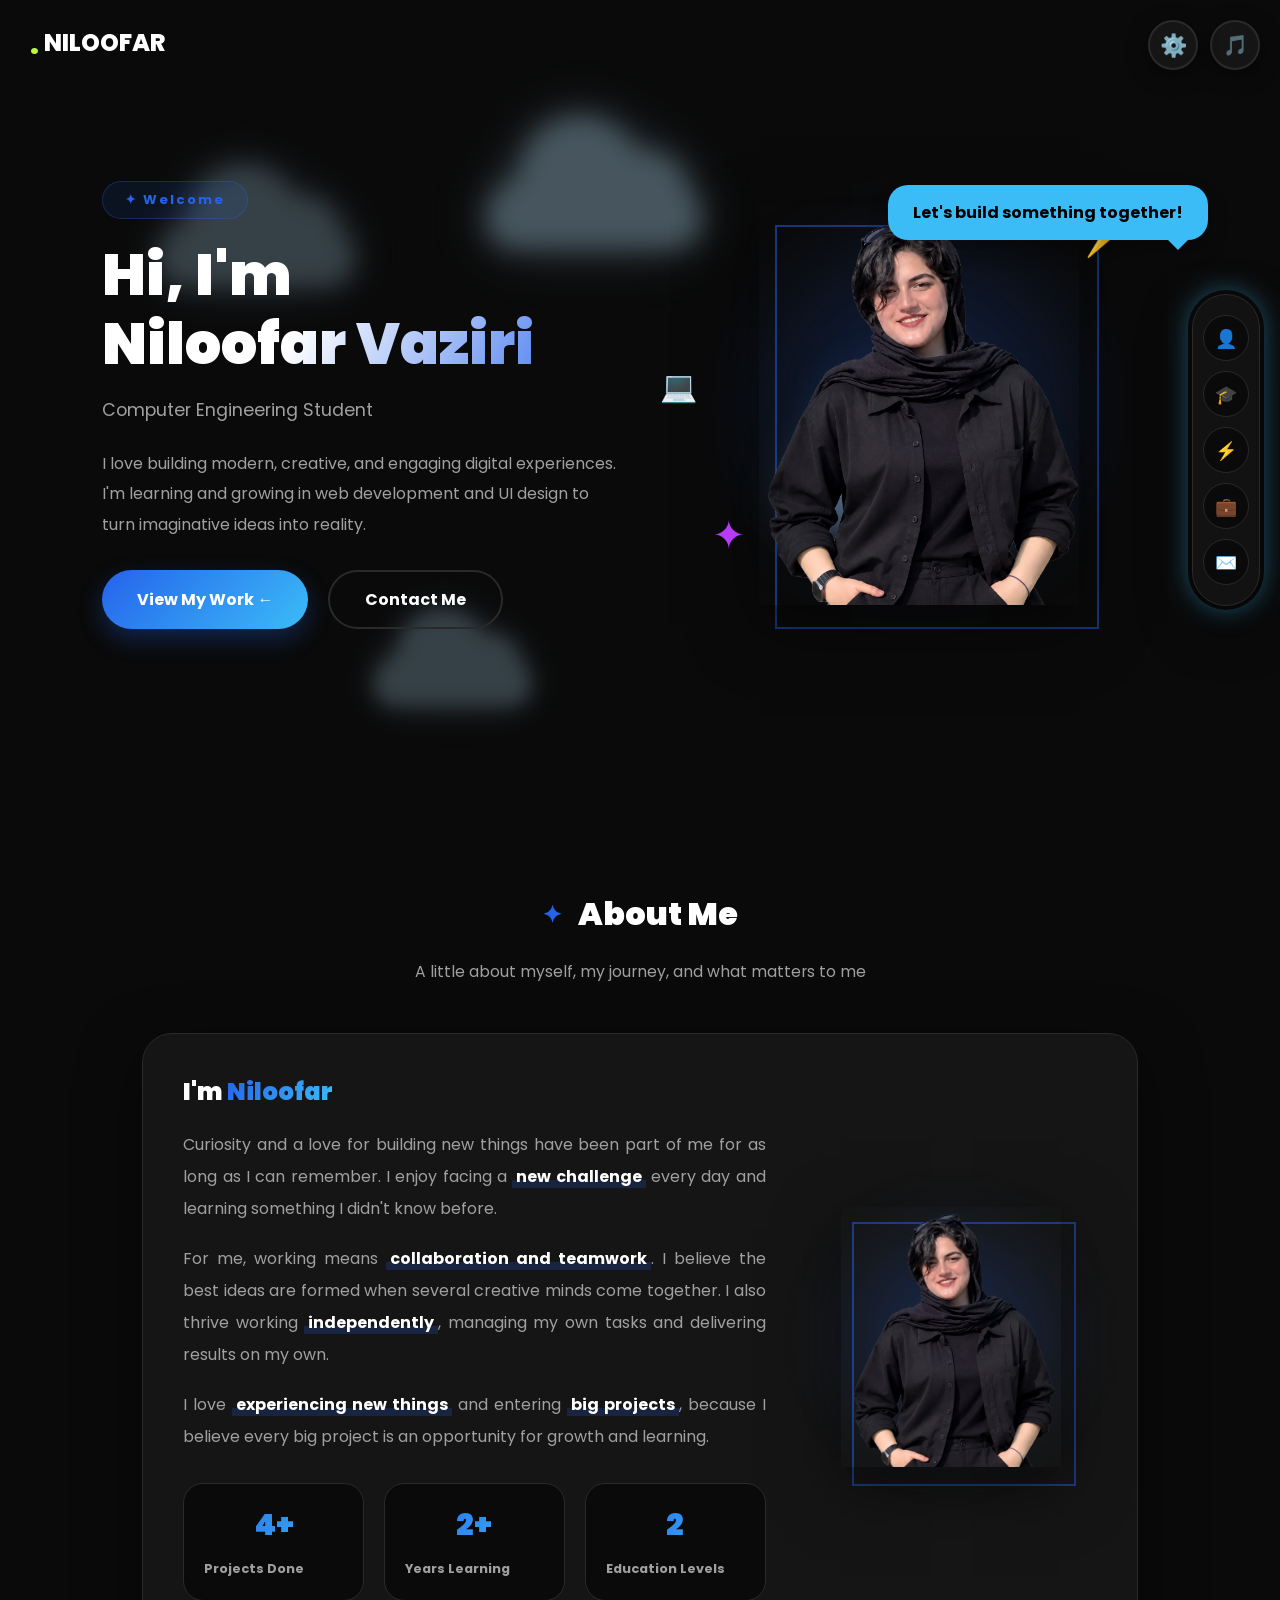
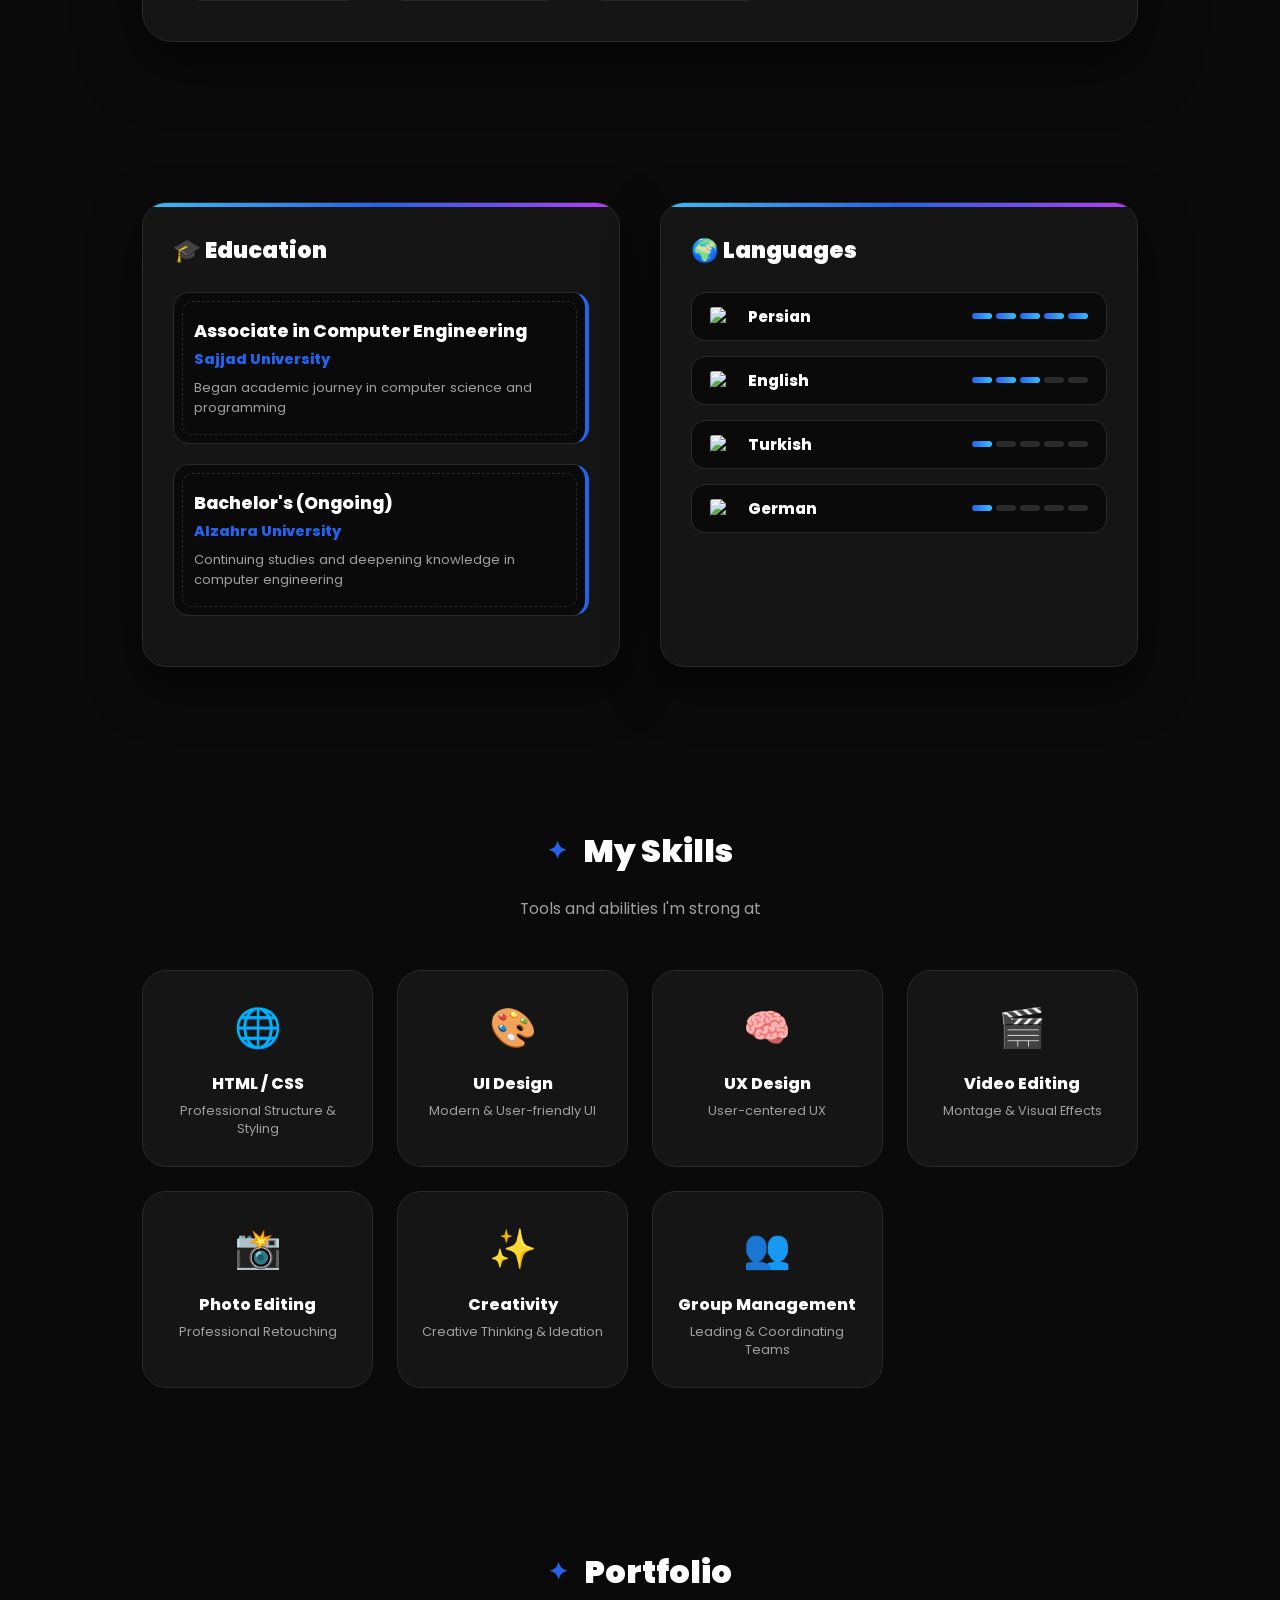
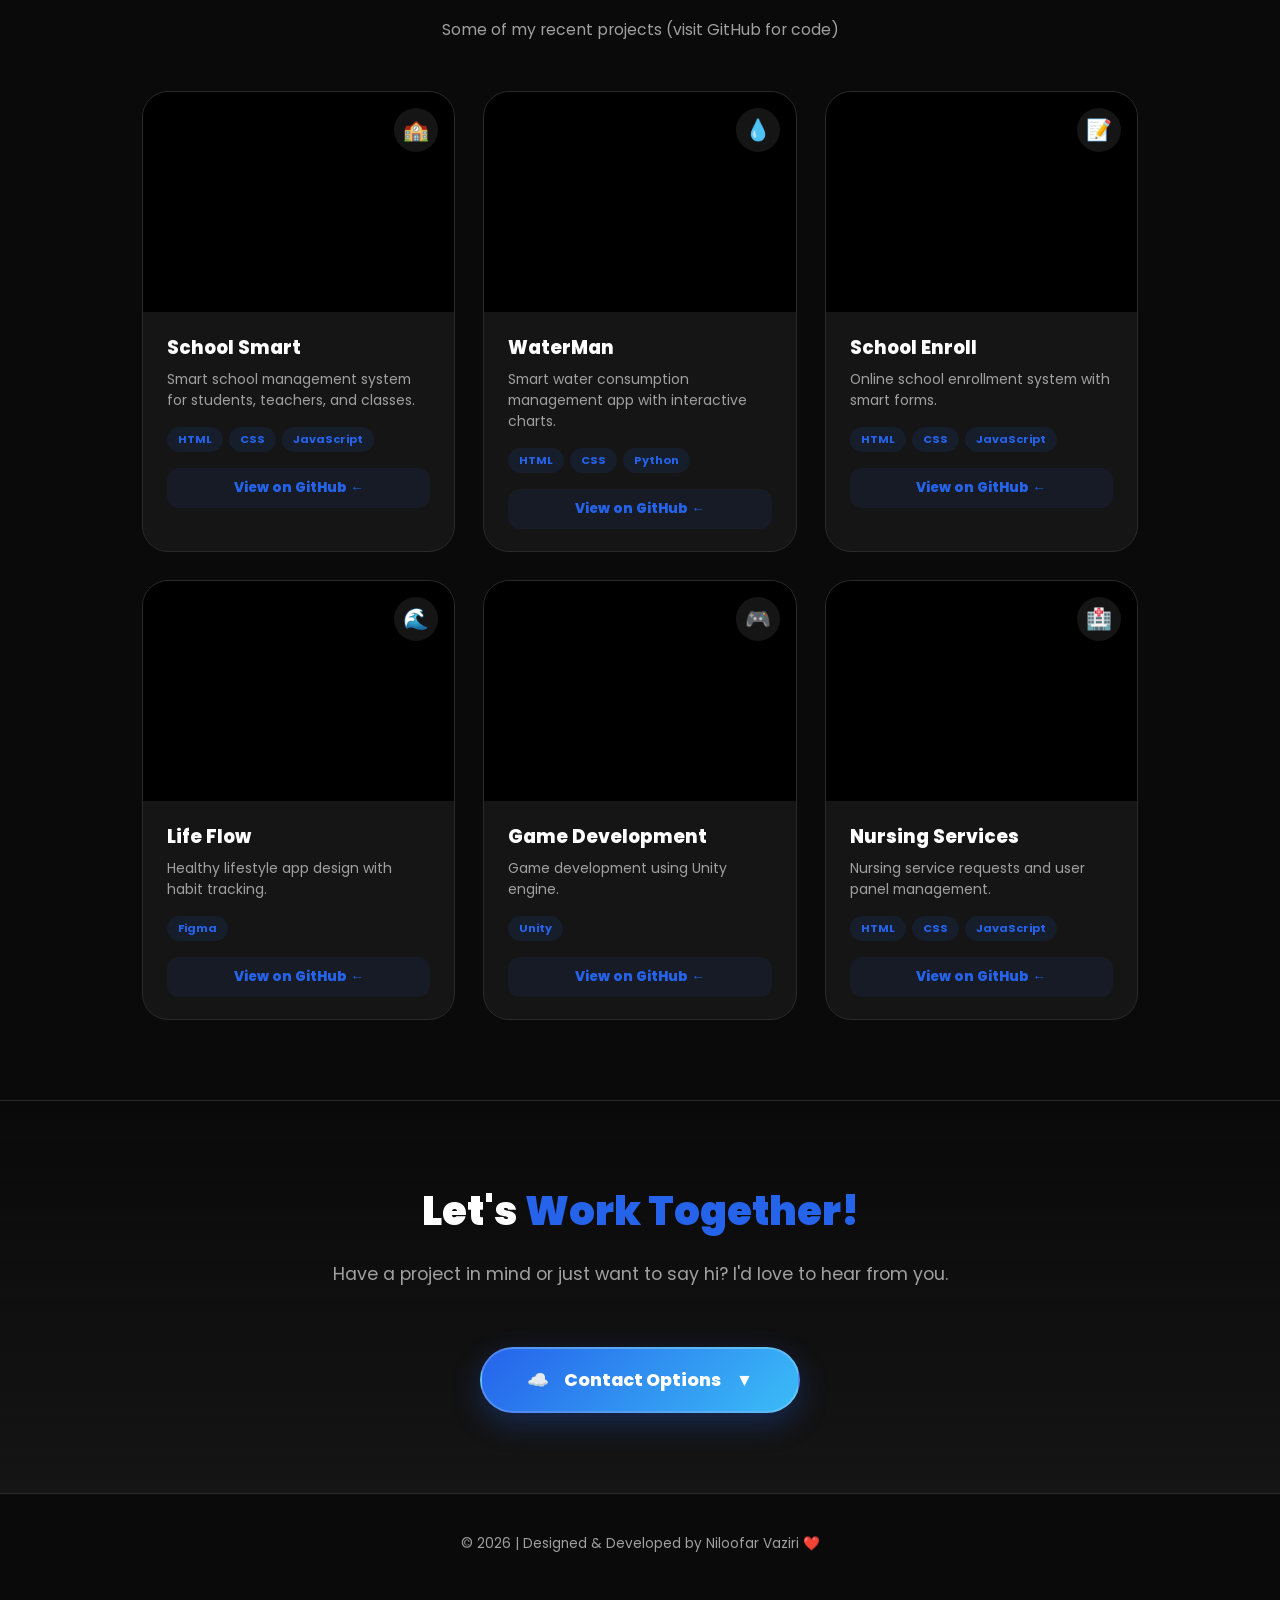
==== commit 69da46ed: "Add files via upload" ====
--- a/index.html
+++ b/index.html
@@ -228,7 +228,7 @@
                 <span>☁️</span> Contact Options <span class="arrow">▼</span>
             </div>
             <div class="contact-dropdown">
-                <a href="mailto:niloofar@example.com" class="dropdown-item"><span>✉️</span><span>Email</span></a>
+                <a href="mailto:s.nil.vaziri@gmail.com" class="dropdown-item"><span>✉️</span><span>Email</span></a>
                 <a href="https://t.me/s_nil_v" target="_blank" class="dropdown-item"><span>✈️</span><span>Telegram</span></a>
                 <a href="tel:09309901619" class="dropdown-item"><span>📞</span><span>Phone</span></a>
                 <a href="https://instagram.com/s.niloofar.v" target="_blank" class="dropdown-item"><span>📸</span><span>Instagram</span></a>
--- a/style.css
+++ b/style.css
@@ -1,4 +1,3 @@
-/* تنظیمات پایه */
 :root {
     --bg: #0a0a0a;
     --bg-card: #151515;
@@ -43,7 +42,6 @@
     transition: background-color 0.4s ease, color 0.4s ease;
 }
 
-/* لوگو و تنظیمات */
 .logo {
     position: fixed;
     top: 25px;
@@ -70,7 +68,6 @@
     margin-left: 5px;
 }
 
-/* دکمه‌های بالای صفحه (تنظیمات و موزیک) */
 .top-buttons {
     position: fixed;
     top: 20px;
@@ -173,7 +170,6 @@
     border-color: var(--primary);
 }
 
-/* دکمه موزیک */
 .music-btn {
     width: 50px;
     height: 50px;
@@ -206,7 +202,6 @@
     100% { box-shadow: 0 0 0 0 rgba(37, 99, 235, 0); }
 }
 
-/* ابرها */
 .bg-clouds {
     position: fixed;
     inset: 0;
@@ -218,27 +213,27 @@
     position: absolute;
     width: 300px;
     height: 150px;
-    opacity: 0.2;
-    animation: moveClouds 40s linear infinite alternate;
+    opacity: 0.25;
+    animation: moveClouds 25s linear infinite alternate;
     background-image: url("data:image/svg+xml,%3Csvg xmlns='http://www.w3.org/2000/svg' viewBox='0 0 200 120'%3E%3Cpath fill='%23bae6fd' d='M170,80c0-16.5-13.5-30-30-30c-2.5,0-5,0.3-7.4,0.9C126.8,35.6,111,25,92.5,25c-24,0-43.5,19.5-43.5,43.5c0,0.5,0,1,0,1.5C35.5,72.3,25,85.5,25,100c0,11,9,20,20,20h115c11,0,20-9,20-20C180,88.4,176.1,80.5,170,80z'/%3E%3C/svg%3E");
     background-size: contain;
     background-repeat: no-repeat;
     filter: blur(12px) drop-shadow(0 0 24px rgba(157, 196, 235, 0.65));
 }
-.cloud-1 { top: 15%; left: 10%; animation-duration: 45s; }
-.cloud-2 { top: 40%; right: 15%; animation-duration: 55s; opacity: 0.4; transform: scale(1.2); }
-.cloud-3 { bottom: 20%; left: 25%; animation-duration: 35s; transform: scale(0.8); }
-.cloud-4 { top: 10%; right: 40%; animation-duration: 50s; opacity: 0.35; transform: scale(1.1); }
+.cloud-1 { top: 15%; left: 10%; animation-duration: 20s; }
+.cloud-2 { top: 40%; right: 15%; animation-duration: 30s; opacity: 0.4; transform: scale(1.2); }
+.cloud-3 { bottom: 20%; left: 25%; animation-duration: 15s; transform: scale(0.8); }
+.cloud-4 { top: 10%; right: 40%; animation-duration: 25s; opacity: 0.35; transform: scale(1.1); }
 body.light-mode .cloud {
     opacity: 0.55;
     filter: blur(13px) drop-shadow(0 0 26px rgba(112, 146, 181, 0.55));
 }
 @keyframes moveClouds {
-    0% { transform: translateX(0) translateY(0); }
-    100% { transform: translateX(60px) translateY(-20px); }
-}
-
-/* هدر */
+    0% { transform: translateX(-100px) translateY(0); }
+    50% { transform: translateX(50px) translateY(-40px); }
+    100% { transform: translateX(200px) translateY(0); }
+}
+
 .hero {
     display: flex;
     justify-content: space-between;
@@ -324,13 +319,12 @@
     color: var(--primary);
 }
 
-/* عکس و استیکرها */
 .hero-image {
     flex: 1;
     display: flex;
     justify-content: center;
     position: relative;
-    animation: photoIn 1.2s cubic-bezier(0.34, 1.2, 0.64, 1) 0.4s both;
+    animation: photoIn 1.2s cubic-bezier(0.34, 1.2, 0.64, 1) 0.4s both, floatImage 6s ease-in-out infinite 2s;
 }
 .speech-bubble {
     position: absolute;
@@ -429,7 +423,6 @@
     font-size: 30px;
 }
 
-/* منوی کنار */
 .side-menu {
     position: fixed;
     right: 20px;
@@ -451,6 +444,20 @@
     right: auto;
     left: 20px;
 }
+.side-menu::before {
+    content: '';
+    position: absolute;
+    inset: -5px;
+    border-radius: 45px;
+    background: transparent;
+    box-shadow: 0 0 25px rgba(59, 188, 247, 0.4);
+    z-index: -1;
+    animation: menuGlow 3s ease-in-out infinite;
+}
+@keyframes menuGlow {
+    0%, 100% { opacity: 0.5; box-shadow: 0 0 20px rgba(59, 188, 247, 0.3); }
+    50% { opacity: 1; box-shadow: 0 0 35px rgba(59, 188, 247, 0.7); }
+}
 .side-menu a {
     width: 46px;
     height: 46px;
@@ -473,7 +480,6 @@
     border-color: transparent;
 }
 
-/* بخش‌های اصلی */
 .section-container {
     padding: 80px 8%;
     max-width: 1200px;
@@ -505,7 +511,28 @@
     margin-top: 10px;
 }
 
-/* درباره من */
+.card-box:hover,
+.skill-card:hover,
+.work-card:hover,
+.cert-item:hover,
+.lang-item:hover,
+.about-box:hover,
+.stat-item:hover {
+    box-shadow: 0 0 25px rgba(59, 188, 247, 0.4) !important;
+    border-color: rgba(59, 188, 247, 0.6) !important;
+    transform: translateY(-5px) !important;
+}
+body.light-mode .card-box:hover,
+body.light-mode .skill-card:hover,
+body.light-mode .work-card:hover,
+body.light-mode .cert-item:hover,
+body.light-mode .lang-item:hover,
+body.light-mode .about-box:hover,
+body.light-mode .stat-item:hover {
+    box-shadow: 0 0 25px rgba(0, 188, 212, 0.4) !important;
+    border-color: rgba(0, 188, 212, 0.6) !important;
+}
+
 .about-box {
     display: flex;
     gap: 40px;
@@ -516,6 +543,7 @@
     border: 1.5px solid var(--border);
     align-items: center;
     box-shadow: 0 20px 60px var(--shadow);
+    transition: all 0.4s ease;
 }
 .about-text {
     flex: 2;
@@ -556,6 +584,7 @@
     border: 1.5px solid var(--border);
     text-align: center;
     flex: 1;
+    transition: all 0.3s ease;
 }
 .stat-item h4 {
     font-size: 1.9rem;
@@ -582,6 +611,7 @@
     width: 220px;
     height: 260px;
     flex-shrink: 0;
+    animation: floatImage 7s ease-in-out infinite;
 }
 .photo-box-small::before {
     content: '';
@@ -613,7 +643,6 @@
     box-shadow: 0 20px 60px var(--shadow);
 }
 
-/* تحصیلات و زبان */
 .grid-2 {
     display: grid;
     grid-template-columns: 1fr 1fr;
@@ -628,6 +657,7 @@
     position: relative;
     overflow: hidden;
     box-shadow: 0 20px 50px var(--shadow);
+    transition: all 0.4s ease;
 }
 .card-box::before {
     content: '';
@@ -655,6 +685,7 @@
     margin-bottom: 20px;
     border: 1px solid var(--border);
     border-right: 4px solid var(--primary);
+    transition: all 0.4s ease;
 }
 .cert-item::before {
     content: '';
@@ -691,6 +722,7 @@
     padding: 12px 18px;
     border-radius: 14px;
     border: 1px solid var(--border);
+    transition: all 0.4s ease;
 }
 .lang-name {
     font-weight: 800;
@@ -719,7 +751,6 @@
     background: linear-gradient(90deg, var(--primary), var(--cyan));
 }
 
-/* مهارت‌ها */
 .skills-grid {
     display: grid;
     grid-template-columns: repeat(auto-fit, minmax(180px, 1fr));
@@ -731,6 +762,7 @@
     border-radius: 24px;
     text-align: center;
     border: 1px solid var(--border);
+    transition: all 0.4s ease;
 }
 .skill-card .icon {
     font-size: 2.4rem;
@@ -748,7 +780,6 @@
     color: var(--text-muted);
 }
 
-/* نمونه کارها */
 .works-grid {
     display: grid;
     grid-template-columns: repeat(auto-fit, minmax(300px, 1fr));
@@ -759,6 +790,7 @@
     border-radius: 26px;
     overflow: hidden;
     border: 1px solid var(--border);
+    transition: all 0.4s ease;
 }
 .work-video {
     width: 100%;
@@ -835,7 +867,6 @@
     color: #fff;
 }
 
-/* ارتباط با من */
 .contact-section {
     text-align: center;
     padding: 80px 8%;
@@ -942,7 +973,6 @@
     z-index: 1;
 }
 
-/* انیمیشن‌ها */
 @keyframes slideUp {
     from { opacity: 0; transform: translateY(40px); }
     to { opacity: 1; transform: translateY(0); }
@@ -966,6 +996,10 @@
     0%, 100% { transform: translateY(0); }
     50% { transform: translateY(-15px); }
 }
+@keyframes floatImage {
+    0%, 100% { transform: translateY(0); }
+    50% { transform: translateY(-20px); }
+}
 @keyframes spin {
     100% { transform: rotate(360deg); }
 }
@@ -974,7 +1008,6 @@
     50% { opacity: 0.9; transform: scale(1.08); }
 }
 
-/* ریسپانسیو */
 @media (max-width: 900px) {
     .hero { flex-direction: column-reverse; text-align: center; padding-top: 100px; }
     .hero-text h1 { font-size: 45px; }
@@ -1002,16 +1035,19 @@
         top: auto;
         bottom: 12px;
         transform: translateX(-50%);
-        animation: none;
-        opacity: 1;
         background: var(--glass);
         border: 1px solid var(--border);
         border-radius: 30px;
-        box-shadow: 0 8px 25px var(--shadow);
         backdrop-filter: blur(15px);
+        animation: none;
+        opacity: 1;
     }
     body[dir="rtl"] .side-menu { left: 50%; right: auto; }
     .side-menu a { width: 40px; height: 40px; min-width: 40px; font-size: 17px; }
+    .side-menu::before {
+        inset: -3px;
+        border-radius: 33px;
+    }
     
     .top-buttons { top: 15px; right: 15px; gap: 8px; }
     body[dir="rtl"] .top-buttons { right: auto; left: 15px; }
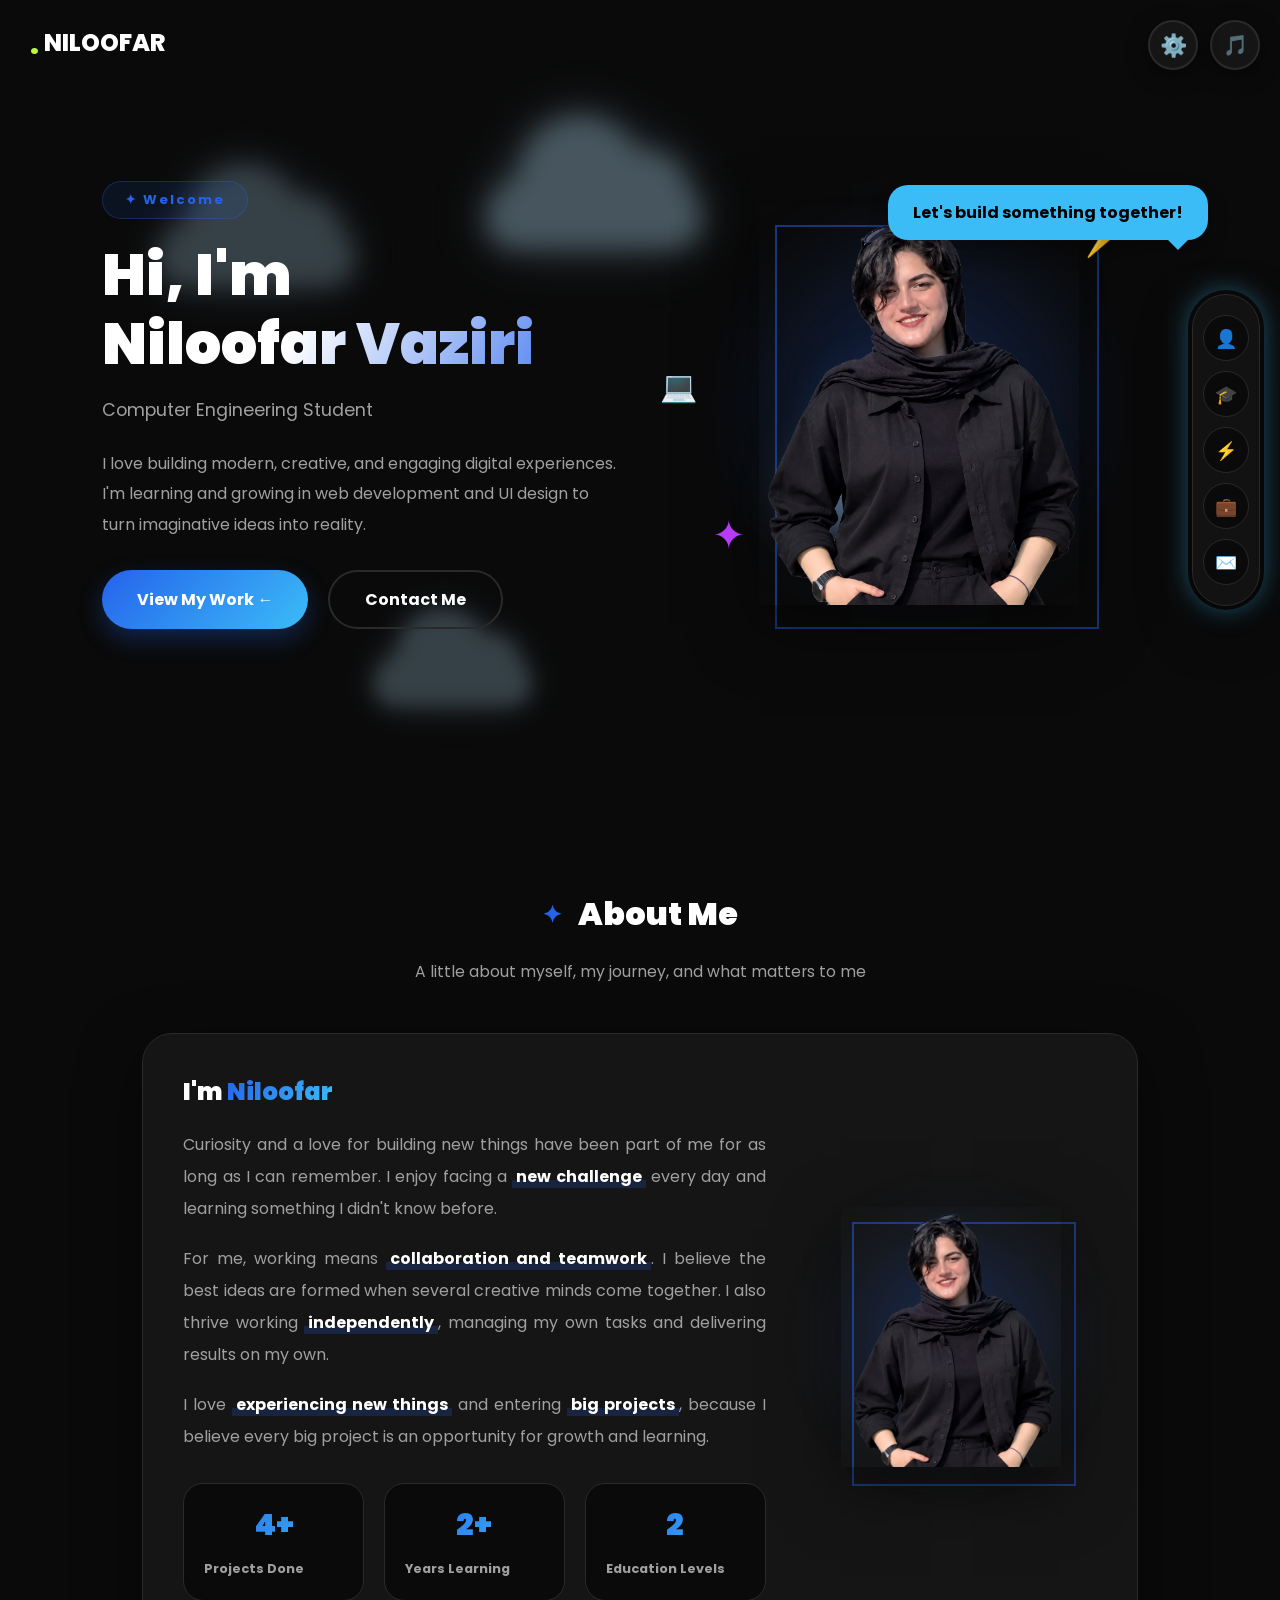
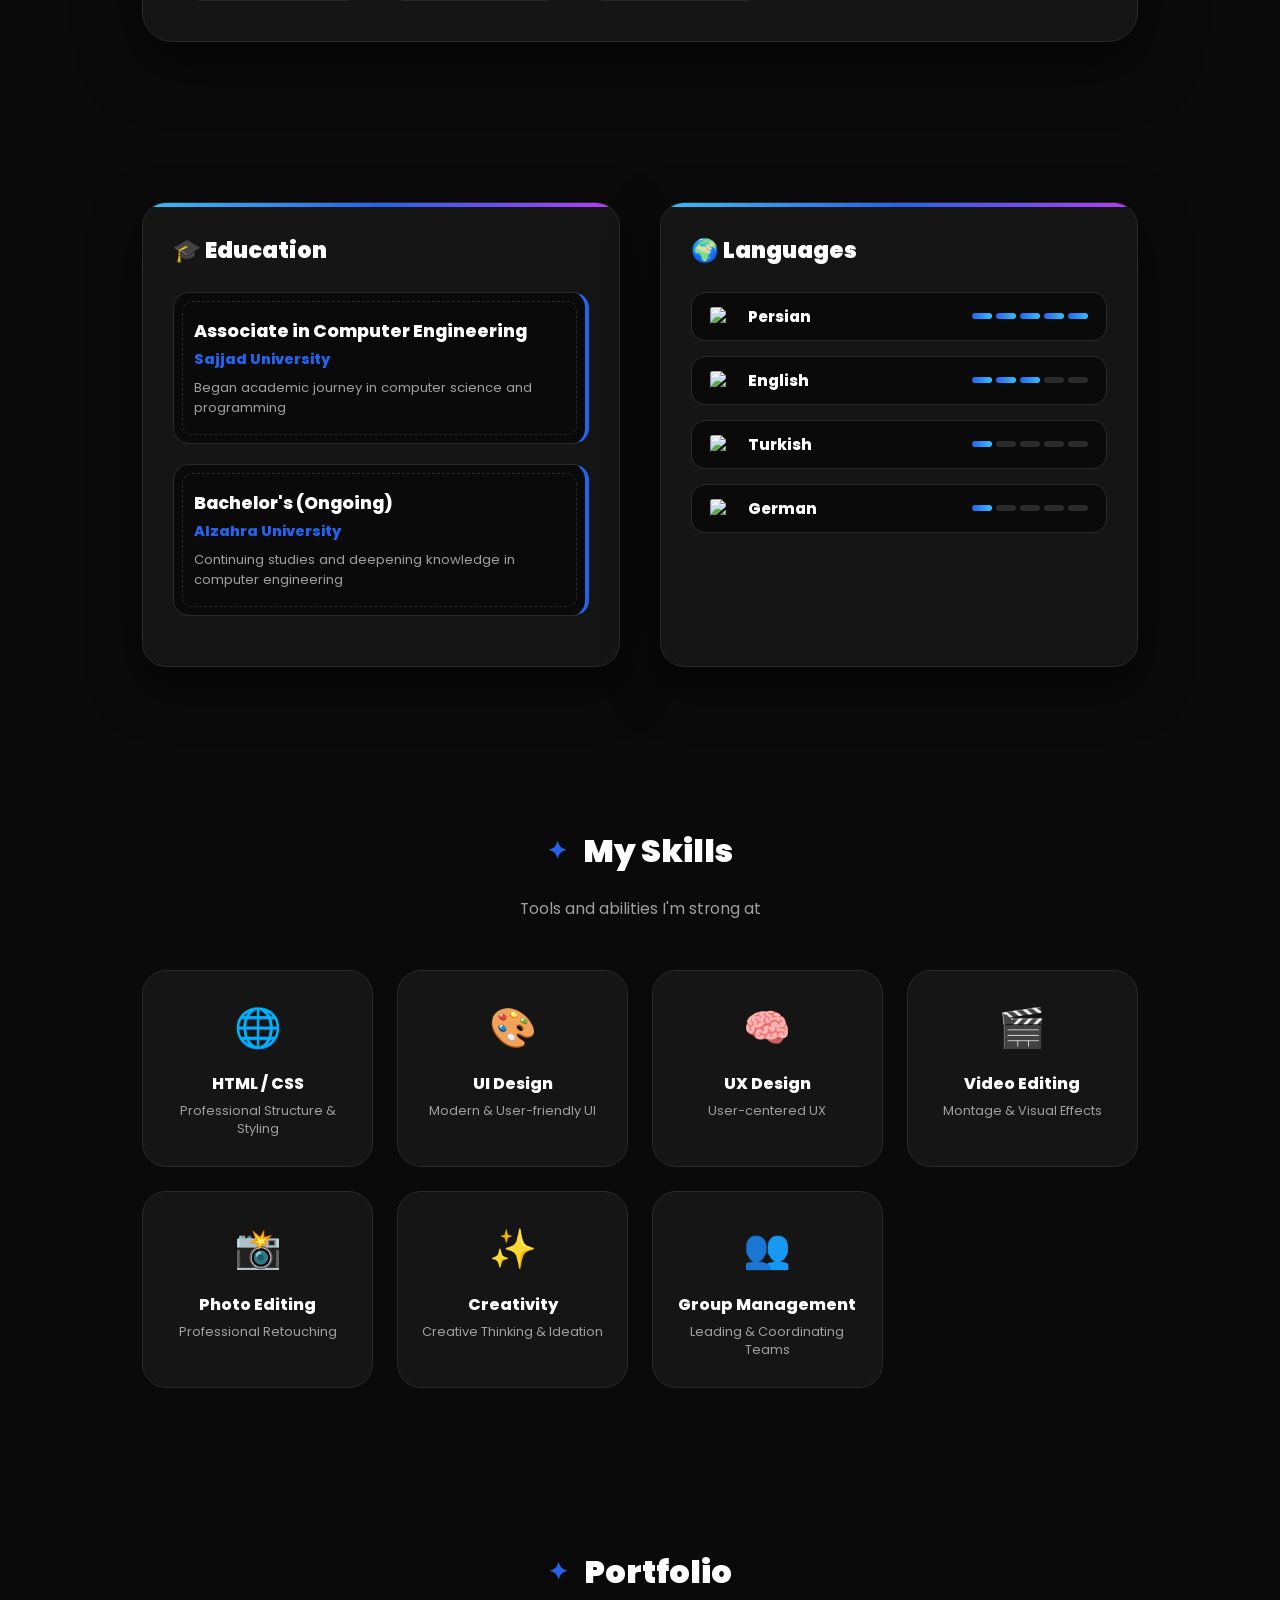
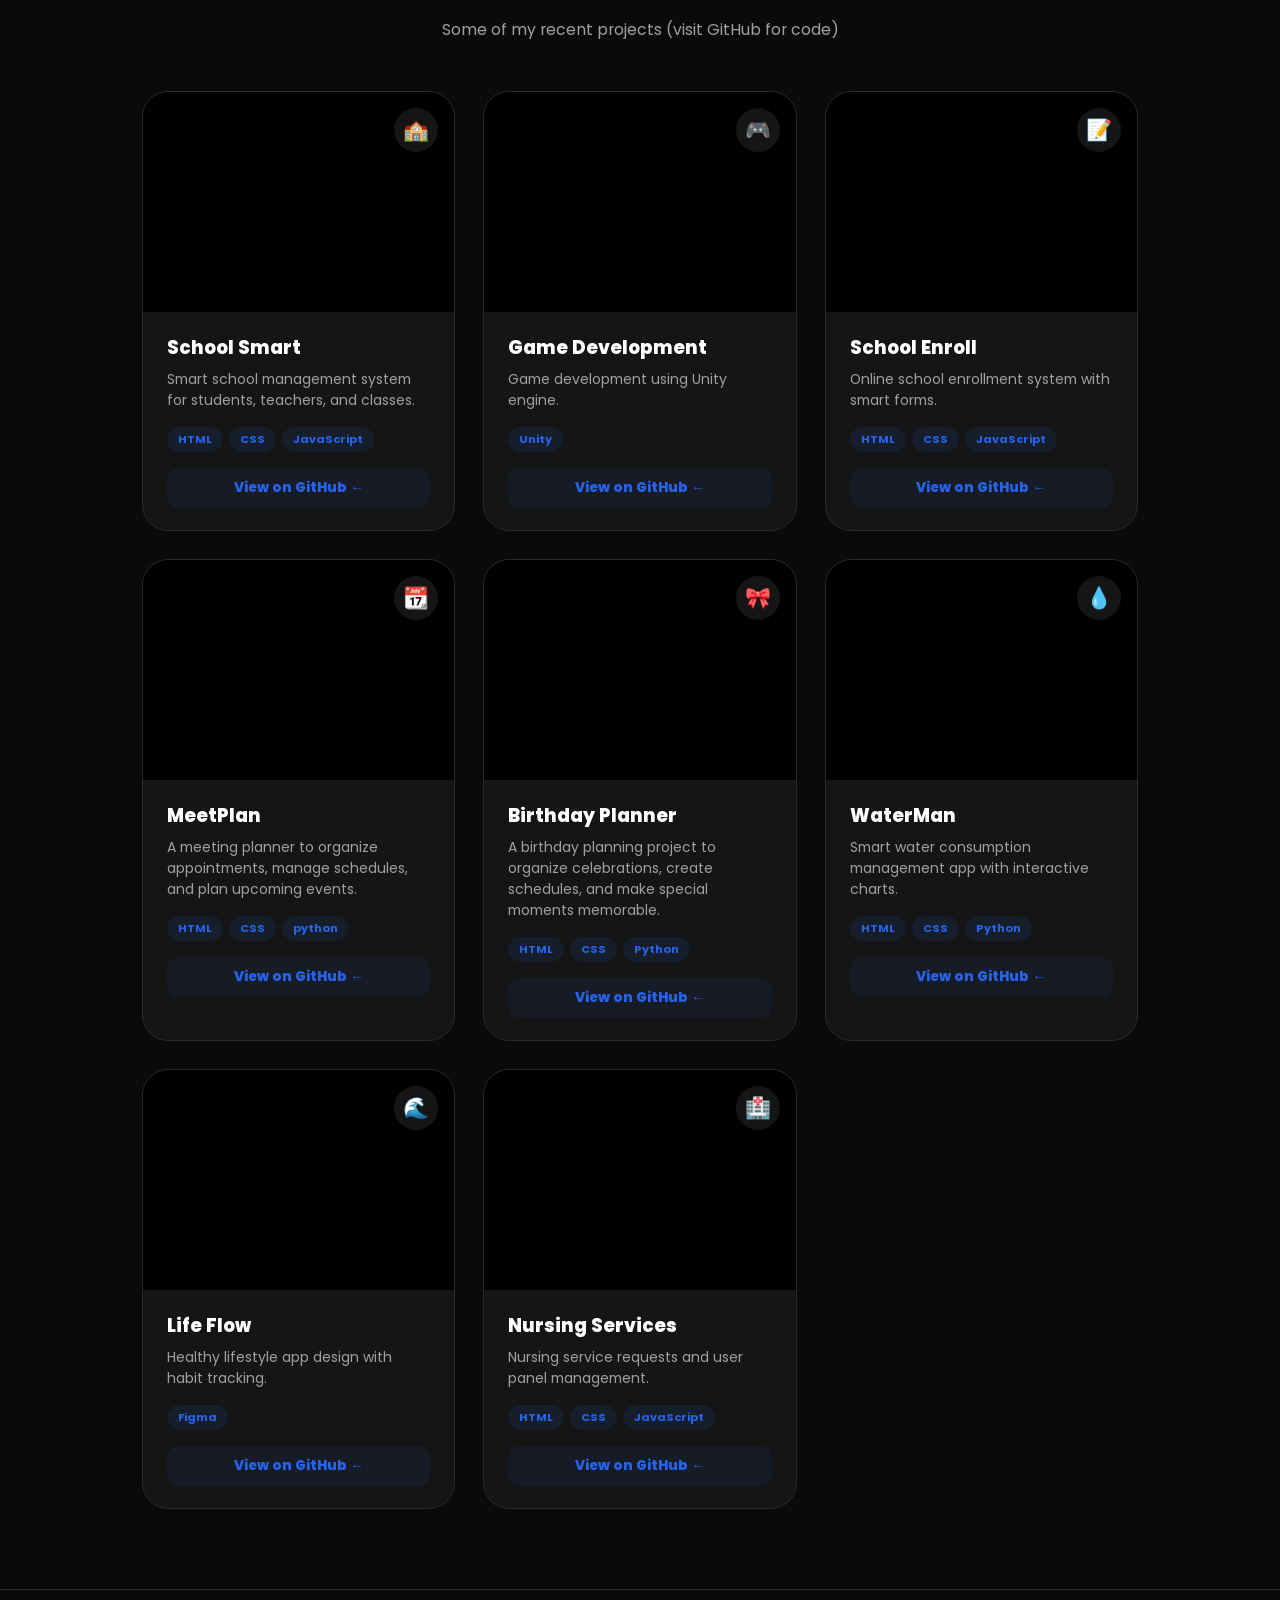
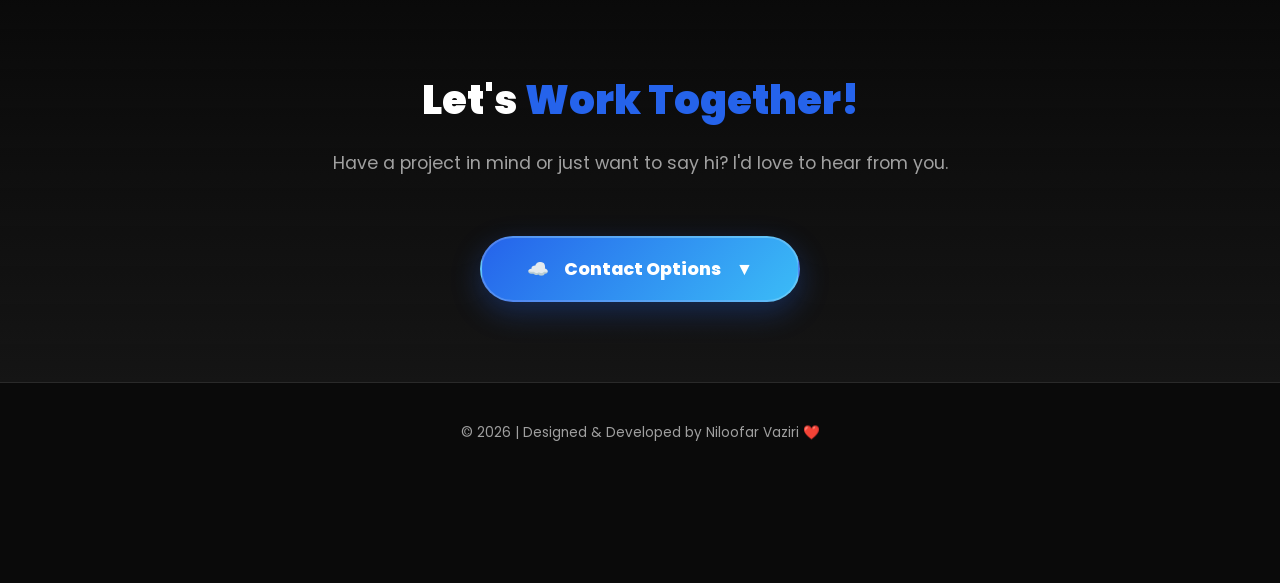
==== commit 5e80a2ce: "Add files via upload" ====
--- a/index.html
+++ b/index.html
@@ -6,12 +6,11 @@
 <title> Niloofar Vaziri</title>
 <link href="https://fonts.googleapis.com/css2?family=Poppins:wght@400;600;800&display=swap" rel="stylesheet">
 <link rel="stylesheet" href="style.css">
-</head>
+<link rel="icon" type="image/png" href="images/lotus.png"></head>
 <body>
 
     <div class="logo"><span>.</span>NILOOFAR</div>
 
-    <!-- دکمه‌های تنظیمات و موزیک -->
     <div class="top-buttons">
         <div class="settings-wrapper">
             <div class="settings-btn">⚙️</div>
@@ -72,7 +71,7 @@
         <div class="hero-image">
             <div class="speech-bubble">Let's build something together!</div>
             <div class="photo-box">
-                <img src="me.png" alt="Niloofar Vaziri">
+                <img src="images/me.png" alt="Niloofar Vaziri">
             </div>
             <div class="sticker sticker-1">⚡</div>
             <div class="sticker sticker-2">✦</div>
@@ -102,7 +101,7 @@
             
             <div class="about-avatar">
                 <div class="photo-box-small">
-                    <img src="me.png" alt="Niloofar Vaziri">
+                    <img src="images/me.png" alt="Niloofar Vaziri">
                 </div>
             </div>
         </div>
@@ -176,6 +175,39 @@
                     <a href="https://github.com/nilii-v/SchoolSmart" target="_blank" class="work-link">View on GitHub ←</a>
                 </div>
             </div>
+                                    <div class="work-card">
+                <div class="work-video"><video autoplay muted loop playsinline preload="metadata"><source src="videos/game.mp4" type="video/mp4"></video><span class="work-icon">🎮</span></div>
+                <div class="work-info">
+                    <h3>Game Development</h3><p>Game development using Unity engine.</p>
+                    <div class="work-tags"><span>Unity</span></div>
+                    <a href="https://github.com/nilii-v/game" target="_blank" class="work-link">View on GitHub ←</a>
+                </div>
+            </div>
+            <div class="work-card">
+                <div class="work-video"><video autoplay muted loop playsinline preload="metadata"><source src="videos/school-enroll.mp4" type="video/mp4"></video><span class="work-icon">📝</span></div>
+                <div class="work-info">
+                    <h3>School Enroll</h3><p>Online school enrollment system with smart forms.</p>
+                    <div class="work-tags"><span>HTML</span><span>CSS</span><span>JavaScript</span></div>
+                    <a href="https://github.com/nilii-v/SchoolEnroll" target="_blank" class="work-link">View on GitHub ←</a>
+                </div>
+            </div>
+<div class="work-card">
+    <div class="work-video"><video autoplay muted loop playsinline preload="metadata"><source src="videos/plan.mp4" type="video/mp4"></video><span class="work-icon">📆</span></div>
+    <div class="work-info">
+        <h3>MeetPlan</h3><p>A meeting planner to organize appointments, manage schedules, and plan upcoming events.</p>
+        <div class="work-tags"><span>HTML</span><span>CSS</span><span>python</span></div>
+        <a href="https://github.com/nilii-v" target="_blank" class="work-link">View on GitHub ←</a>
+    </div>
+</div>
+<div class="work-card">
+    <div class="work-video"><video autoplay muted loop playsinline preload="metadata"><source src="videos/birthday.mp4" type="video/mp4"></video><span class="work-icon">🎀</span></div>
+    <div class="work-info">
+        <h3>Birthday Planner</h3><p>A birthday planning project to organize celebrations, create schedules, and make special moments memorable.</p>
+        <div class="work-tags"><span>HTML</span><span>CSS</span><span>Python</span></div>
+        <a href="https://github.com/nilivv/birthday" target="_blank" class="work-link">View on GitHub ←</a>
+    </div>
+</div>
+
             <div class="work-card">
                 <div class="work-video"><video autoplay muted loop playsinline preload="metadata"><source src="videos/waterwise.mp4" type="video/mp4"></video><span class="work-icon">💧</span></div>
                 <div class="work-info">
@@ -184,14 +216,7 @@
                     <a href="https://github.com/nilii-v/WaterWise" target="_blank" class="work-link">View on GitHub ←</a>
                 </div>
             </div>
-            <div class="work-card">
-                <div class="work-video"><video autoplay muted loop playsinline preload="metadata"><source src="videos/school-enroll.mp4" type="video/mp4"></video><span class="work-icon">📝</span></div>
-                <div class="work-info">
-                    <h3>School Enroll</h3><p>Online school enrollment system with smart forms.</p>
-                    <div class="work-tags"><span>HTML</span><span>CSS</span><span>JavaScript</span></div>
-                    <a href="https://github.com/nilii-v/SchoolEnroll" target="_blank" class="work-link">View on GitHub ←</a>
-                </div>
-            </div>
+
             <div class="work-card">
                 <div class="work-video no-zoom"><video autoplay muted loop playsinline preload="metadata"><source src="videos/life-flow.mp4" type="video/mp4"></video><span class="work-icon">🌊</span></div>
                 <div class="work-info">
@@ -200,14 +225,7 @@
                     <a href="https://github.com/nilii-v/life-flow" target="_blank" class="work-link">View on GitHub ←</a>
                 </div>
             </div>
-            <div class="work-card">
-                <div class="work-video"><video autoplay muted loop playsinline preload="metadata"><source src="videos/game.mp4" type="video/mp4"></video><span class="work-icon">🎮</span></div>
-                <div class="work-info">
-                    <h3>Game Development</h3><p>Game development using Unity engine.</p>
-                    <div class="work-tags"><span>Unity</span></div>
-                    <a href="https://github.com/nilii-v/game" target="_blank" class="work-link">View on GitHub ←</a>
-                </div>
-            </div>
+
             <div class="work-card">
                 <div class="work-video"><video autoplay muted loop playsinline preload="metadata"><source src="videos/nursing.mp4" type="video/mp4"></video><span class="work-icon">🏥</span></div>
                 <div class="work-info">
--- a/style.css
+++ b/style.css
@@ -473,6 +473,7 @@
     position: relative;
     transition: all 0.35s ease;
 }
+
 .side-menu a:hover {
     background: var(--primary);
     color: #fff;
@@ -480,6 +481,78 @@
     border-color: transparent;
 }
 
+.side-menu a::after {
+    content: attr(data-tooltip);
+    position: absolute;
+    right: 65px;
+    top: 50%;
+    transform: translateY(-50%) scale(0.8) rotate(-5deg);
+    background: var(--primary);
+    color: #fff;
+    padding: 8px 16px;
+    border-radius: 12px;
+    font-size: 13px;
+    font-weight: 700;
+    white-space: nowrap;
+    opacity: 0;
+    visibility: hidden;
+    pointer-events: none;
+    box-shadow: 0 5px 15px rgba(37, 99, 235, 0.4);
+    transition: all 0.4s cubic-bezier(0.68, -0.55, 0.265, 1.55);
+}
+
+.side-menu a:hover::after {
+    opacity: 1;
+    visibility: visible;
+    transform: translateY(-50%) scale(1) rotate(0deg);
+    right: 60px;
+}
+
+.side-menu a::before {
+    content: '';
+    position: absolute;
+    right: 55px;
+    top: 50%;
+    transform: translateY(-50%) scale(0);
+    border-width: 6px 0 6px 8px;
+    border-style: solid;
+    border-color: transparent transparent transparent var(--primary);
+    opacity: 0;
+    visibility: hidden;
+    transition: all 0.4s cubic-bezier(0.68, -0.55, 0.265, 1.55);
+}
+
+.side-menu a:hover::before {
+    opacity: 1;
+    visibility: visible;
+    transform: translateY(-50%) scale(1);
+    right: 52px;
+}
+
+body[dir="rtl"] .side-menu a::after {
+    right: auto;
+    left: 65px;
+    transform: translateY(-50%) scale(0.8) rotate(5deg);
+}
+
+body[dir="rtl"] .side-menu a:hover::after {
+    right: auto;
+    left: 60px;
+    transform: translateY(-50%) scale(1) rotate(0deg);
+}
+
+body[dir="rtl"] .side-menu a::before {
+    right: auto;
+    left: 55px;
+    border-width: 6px 8px 6px 0;
+    border-color: transparent var(--primary) transparent transparent;
+}
+
+body[dir="rtl"] .side-menu a:hover::before {
+    right: auto;
+    left: 52px;
+}
+
 .section-container {
     padding: 80px 8%;
     max-width: 1200px;
@@ -487,10 +560,12 @@
     position: relative;
     z-index: 1;
 }
+
 .section-header {
     margin-bottom: 50px;
     text-align: center;
 }
+
 .section-title {
     font-size: 2rem;
     font-weight: 900;
@@ -500,11 +575,13 @@
     gap: 16px;
     color: var(--text);
 }
+
 .section-title::before {
     content: '✦';
     color: var(--primary);
     font-size: 1.5rem;
 }
+
 .section-subtitle {
     color: var(--text-muted);
     font-size: 0.98rem;
@@ -1064,4 +1141,50 @@
     body[dir="rtl"] .logo { left: auto; right: 20px; }
     .speech-bubble { top: -10px; right: -10px; font-size: 12px; padding: 10px 15px; }
     body[dir="rtl"] .speech-bubble { right: auto; left: -10px; }
+
+    .side-menu a::after {
+        right: 50%;
+        left: auto;
+        top: auto;
+        bottom: 60px;
+        transform: translateX(50%) translateY(10px) scale(0.9);
+        font-size: 11px;
+        padding: 6px 12px;
+    }
+    body[dir="rtl"] .side-menu a::after {
+        right: 50%;
+        left: auto;
+        transform: translateX(50%) translateY(10px) scale(0.9);
+    }
+    .side-menu a:hover::after {
+        transform: translateX(50%) translateY(0) scale(1);
+        bottom: 65px;
+    }
+    body[dir="rtl"] .side-menu a:hover::after {
+        transform: translateX(50%) translateY(0) scale(1);
+        bottom: 65px;
+    }
+    .side-menu a::before {
+        right: 50%;
+        left: auto;
+        top: auto;
+        bottom: 52px;
+        transform: translateX(50%) translateY(5px) scale(0);
+        border-width: 6px 6px 0 6px;
+        border-color: var(--primary) transparent transparent transparent;
+    }
+    body[dir="rtl"] .side-menu a::before {
+        right: 50%;
+        left: auto;
+        border-width: 6px 6px 0 6px;
+        border-color: var(--primary) transparent transparent transparent;
+    }
+    .side-menu a:hover::before {
+        transform: translateX(50%) translateY(0) scale(1);
+        bottom: 55px;
+    }
+    body[dir="rtl"] .side-menu a:hover::before {
+        transform: translateX(50%) translateY(0) scale(1);
+        bottom: 55px;
+    }
 }
